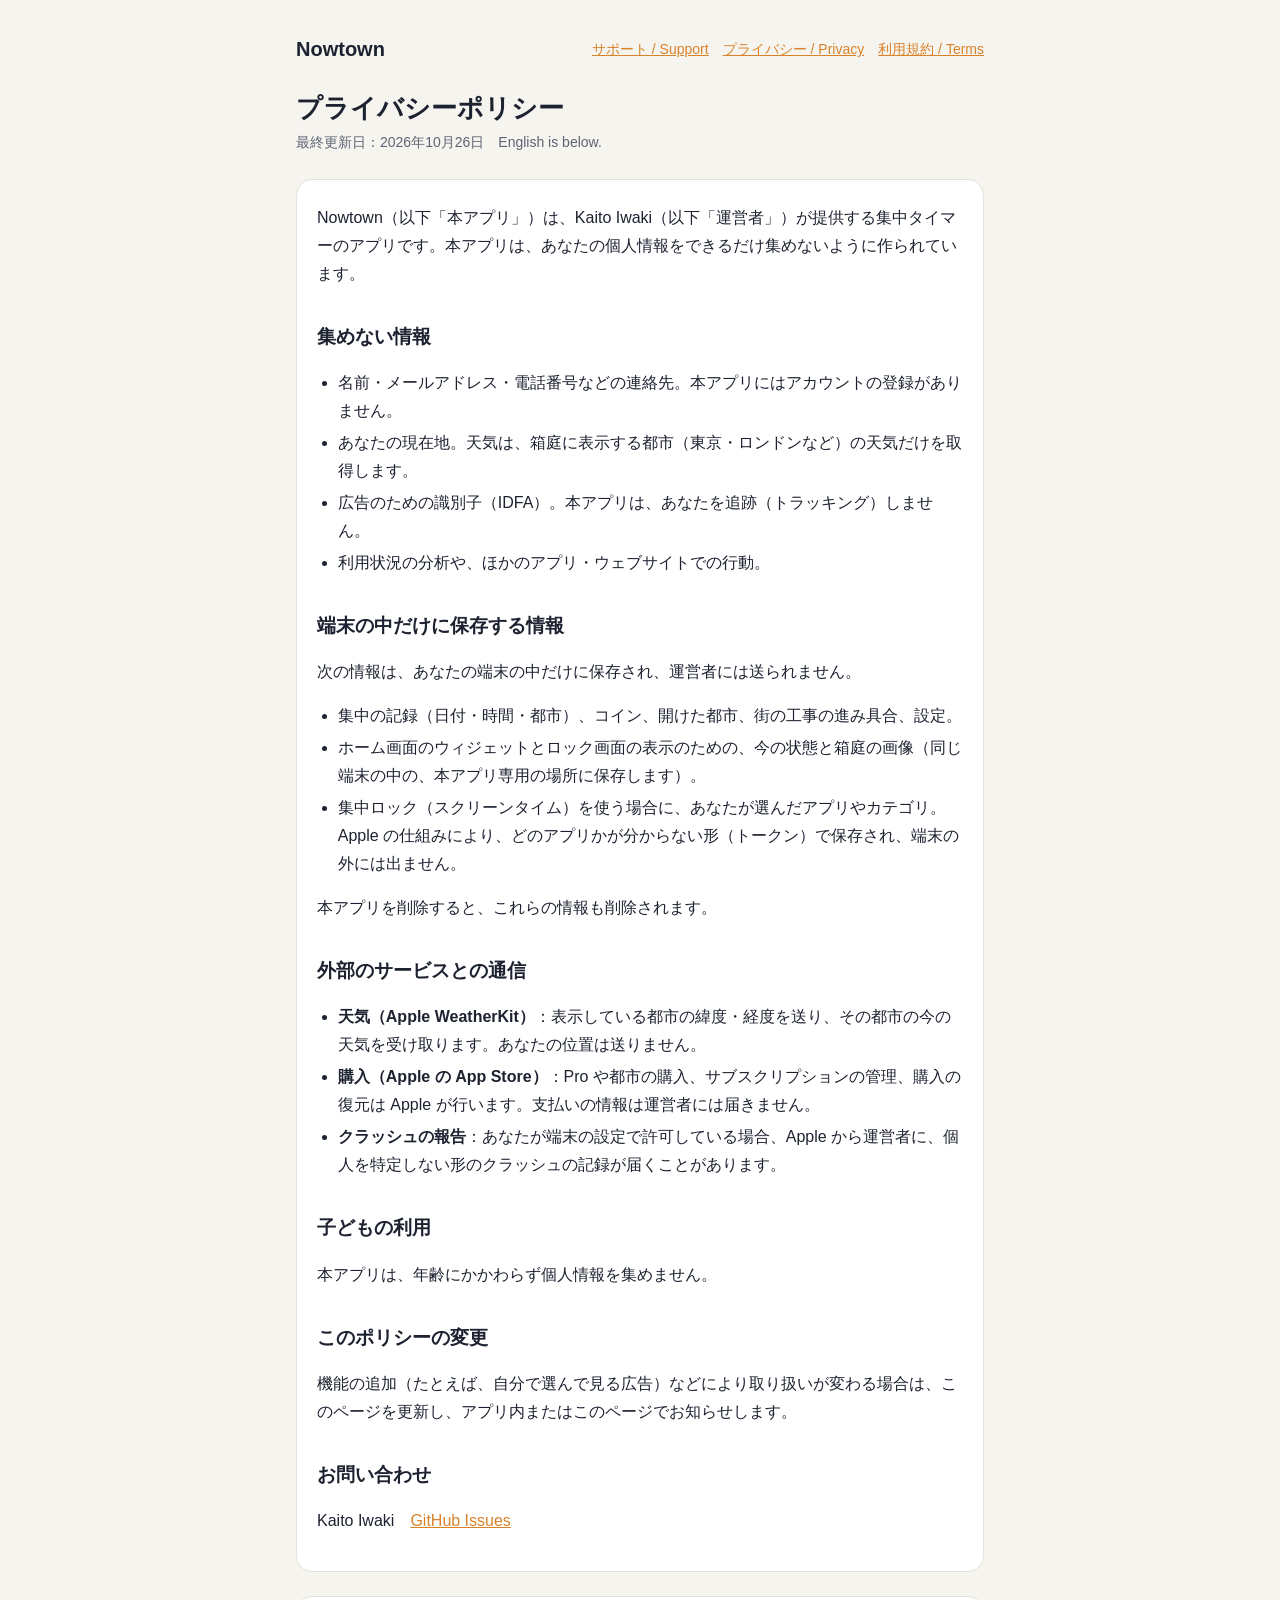
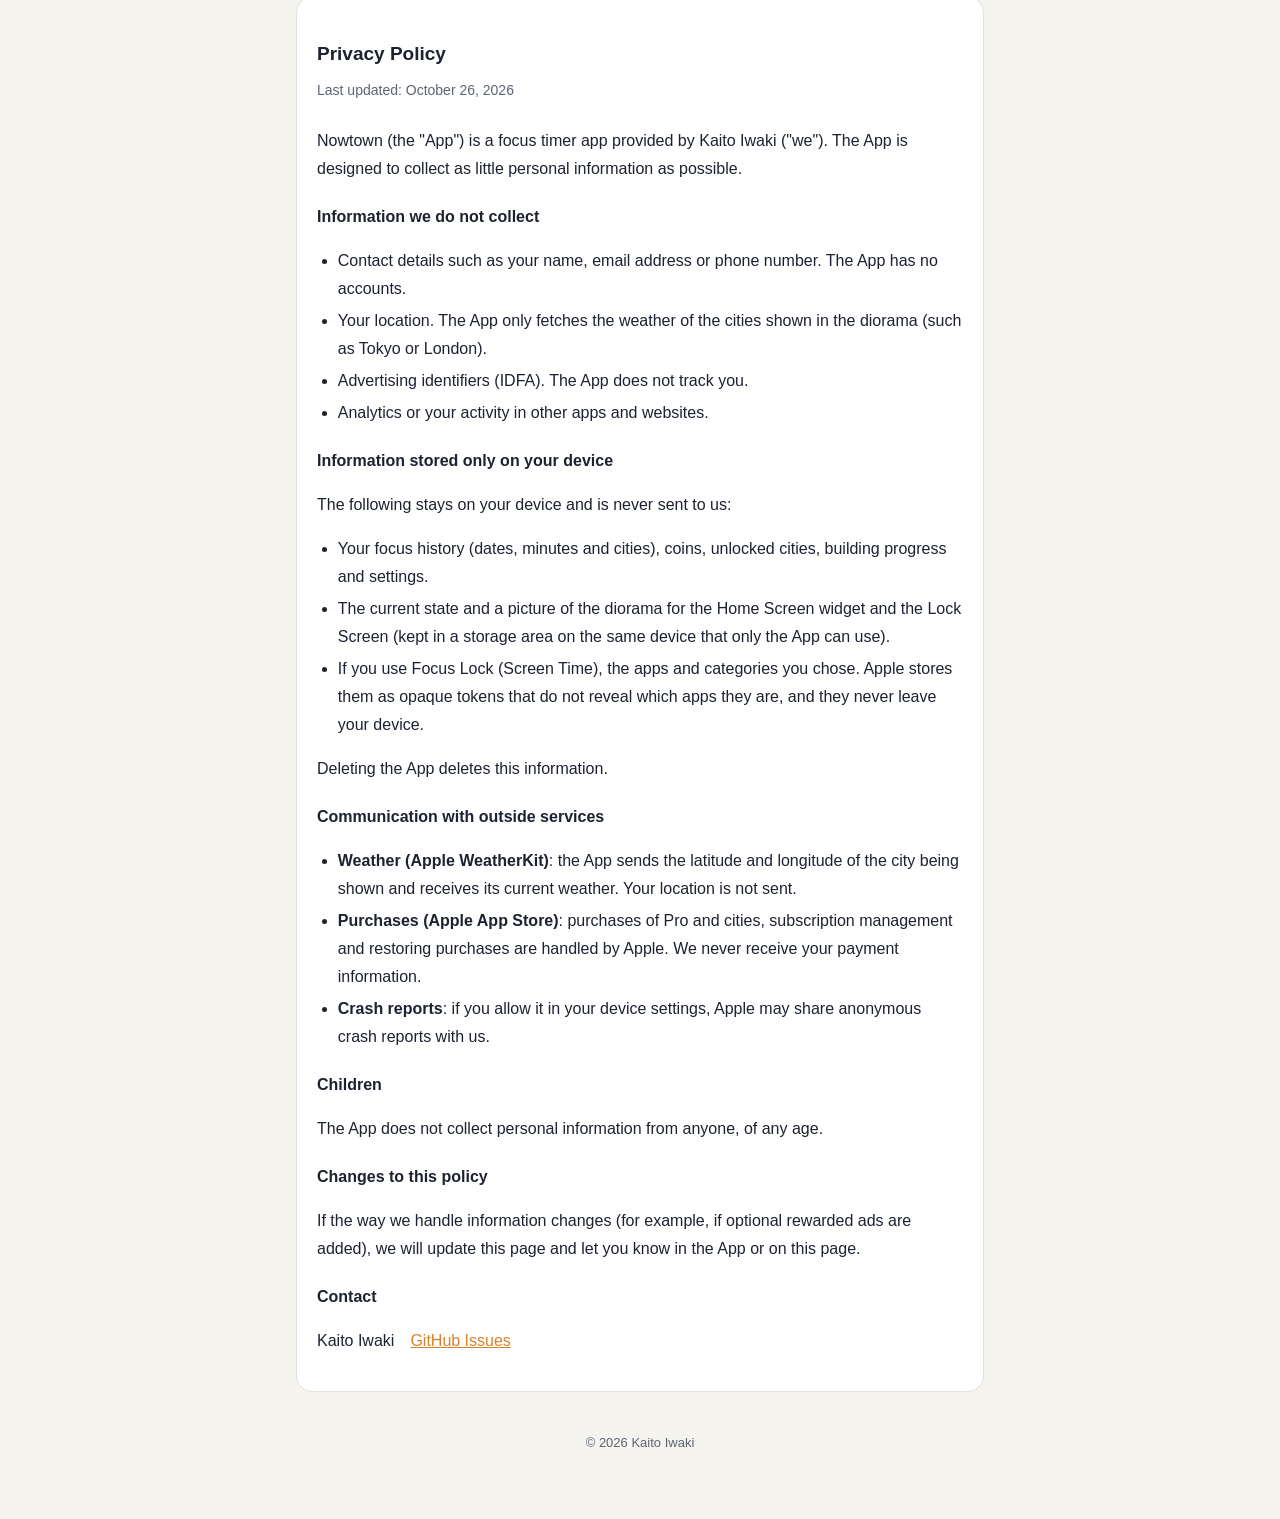
==== privacy.html @ bd28d65e "サポート・プライバシーポリシー・利用規約のページ（日本語と英語） Co-Authored-By: Claude Opus 5.5 <noreply@anthropic.com> Claude-Sess" ====
<!doctype html>
<html lang="ja">
<head>
<meta charset="utf-8">
<meta name="viewport" content="width=device-width, initial-scale=1">
<title>プライバシーポリシー｜Nowtown</title>
<link rel="stylesheet" href="style.css">
</head>
<body>
<main>
  <header>
    <a class="brand" href="./">Nowtown</a>
    <nav><a href="./">サポート / Support</a><a href="privacy.html">プライバシー / Privacy</a><a href="terms.html">利用規約 / Terms</a></nav>
  </header>

  <h1>プライバシーポリシー</h1>
  <p class="updated">最終更新日：2026年10月26日　<span class="lang-switch">English is below.</span></p>

  <section class="lang" lang="ja">
    <p>Nowtown（以下「本アプリ」）は、Kaito Iwaki（以下「運営者」）が提供する集中タイマーのアプリです。本アプリは、あなたの個人情報をできるだけ集めないように作られています。</p>

    <h2>集めない情報</h2>
    <ul>
      <li>名前・メールアドレス・電話番号などの連絡先。本アプリにはアカウントの登録がありません。</li>
      <li>あなたの現在地。天気は、箱庭に表示する都市（東京・ロンドンなど）の天気だけを取得します。</li>
      <li>広告のための識別子（IDFA）。本アプリは、あなたを追跡（トラッキング）しません。</li>
      <li>利用状況の分析や、ほかのアプリ・ウェブサイトでの行動。</li>
    </ul>

    <h2>端末の中だけに保存する情報</h2>
    <p>次の情報は、あなたの端末の中だけに保存され、運営者には送られません。</p>
    <ul>
      <li>集中の記録（日付・時間・都市）、コイン、開けた都市、街の工事の進み具合、設定。</li>
      <li>ホーム画面のウィジェットとロック画面の表示のための、今の状態と箱庭の画像（同じ端末の中の、本アプリ専用の場所に保存します）。</li>
      <li>集中ロック（スクリーンタイム）を使う場合に、あなたが選んだアプリやカテゴリ。Apple の仕組みにより、どのアプリかが分からない形（トークン）で保存され、端末の外には出ません。</li>
    </ul>
    <p>本アプリを削除すると、これらの情報も削除されます。</p>

    <h2>外部のサービスとの通信</h2>
    <ul>
      <li><b>天気（Apple WeatherKit）</b>：表示している都市の緯度・経度を送り、その都市の今の天気を受け取ります。あなたの位置は送りません。</li>
      <li><b>購入（Apple の App Store）</b>：Pro や都市の購入、サブスクリプションの管理、購入の復元は Apple が行います。支払いの情報は運営者には届きません。</li>
      <li><b>クラッシュの報告</b>：あなたが端末の設定で許可している場合、Apple から運営者に、個人を特定しない形のクラッシュの記録が届くことがあります。</li>
    </ul>

    <h2>子どもの利用</h2>
    <p>本アプリは、年齢にかかわらず個人情報を集めません。</p>

    <h2>このポリシーの変更</h2>
    <p>機能の追加（たとえば、自分で選んで見る広告）などにより取り扱いが変わる場合は、このページを更新し、アプリ内またはこのページでお知らせします。</p>

    <h2>お問い合わせ</h2>
    <p>Kaito Iwaki　<a href="https://github.com/KaitoIwaki/nowtown-site/issues">GitHub Issues</a></p>
  </section>

  <section class="lang" lang="en">
    <h2>Privacy Policy</h2>
    <p class="updated">Last updated: October 26, 2026</p>
    <p>Nowtown (the "App") is a focus timer app provided by Kaito Iwaki ("we"). The App is designed to collect as little personal information as possible.</p>

    <h3>Information we do not collect</h3>
    <ul>
      <li>Contact details such as your name, email address or phone number. The App has no accounts.</li>
      <li>Your location. The App only fetches the weather of the cities shown in the diorama (such as Tokyo or London).</li>
      <li>Advertising identifiers (IDFA). The App does not track you.</li>
      <li>Analytics or your activity in other apps and websites.</li>
    </ul>

    <h3>Information stored only on your device</h3>
    <p>The following stays on your device and is never sent to us:</p>
    <ul>
      <li>Your focus history (dates, minutes and cities), coins, unlocked cities, building progress and settings.</li>
      <li>The current state and a picture of the diorama for the Home Screen widget and the Lock Screen (kept in a storage area on the same device that only the App can use).</li>
      <li>If you use Focus Lock (Screen Time), the apps and categories you chose. Apple stores them as opaque tokens that do not reveal which apps they are, and they never leave your device.</li>
    </ul>
    <p>Deleting the App deletes this information.</p>

    <h3>Communication with outside services</h3>
    <ul>
      <li><b>Weather (Apple WeatherKit)</b>: the App sends the latitude and longitude of the city being shown and receives its current weather. Your location is not sent.</li>
      <li><b>Purchases (Apple App Store)</b>: purchases of Pro and cities, subscription management and restoring purchases are handled by Apple. We never receive your payment information.</li>
      <li><b>Crash reports</b>: if you allow it in your device settings, Apple may share anonymous crash reports with us.</li>
    </ul>

    <h3>Children</h3>
    <p>The App does not collect personal information from anyone, of any age.</p>

    <h3>Changes to this policy</h3>
    <p>If the way we handle information changes (for example, if optional rewarded ads are added), we will update this page and let you know in the App or on this page.</p>

    <h3>Contact</h3>
    <p>Kaito Iwaki　<a href="https://github.com/KaitoIwaki/nowtown-site/issues">GitHub Issues</a></p>
  </section>

  <footer>© 2026 Kaito Iwaki</footer>
</main>
</body>
</html>
---- style.css ----
/* Nowtown のサポート・プライバシーポリシー・利用規約のページ（App Store に載せる URL） */
:root {
  --bg: #f6f4ef;
  --card: #ffffff;
  --text: #1d2230;
  --dim: #5d6474;
  --line: #e3e0d8;
  --accent: #d9822b;
}

@media (prefers-color-scheme: dark) {
  :root {
    --bg: #14161d;
    --card: #1d2029;
    --text: #eceef3;
    --dim: #a3a9b7;
    --line: #2d313c;
    --accent: #f0a050;
  }
}

* {
  box-sizing: border-box;
}

body {
  margin: 0;
  background: var(--bg);
  color: var(--text);
  font: 16px/1.75 -apple-system, BlinkMacSystemFont, "Hiragino Sans", "Noto Sans JP", "Segoe UI", sans-serif;
  -webkit-text-size-adjust: 100%;
}

main {
  max-width: 720px;
  margin: 0 auto;
  padding: 32px 16px 64px;
}

header {
  display: flex;
  align-items: center;
  justify-content: space-between;
  gap: 12px;
  margin-bottom: 24px;
}

.brand {
  font-weight: 700;
  font-size: 20px;
  color: var(--text);
  text-decoration: none;
}

nav {
  display: flex;
  flex-wrap: wrap;
  gap: 4px 14px;
  font-size: 14px;
}

nav a,
a {
  color: var(--accent);
}

h1 {
  font-size: 26px;
  line-height: 1.35;
  margin: 0 0 4px;
}

h2 {
  font-size: 19px;
  margin: 32px 0 8px;
}

h3 {
  font-size: 16px;
  margin: 20px 0 4px;
}

.updated {
  color: var(--dim);
  font-size: 14px;
  margin: 0 0 24px;
}

section.lang {
  background: var(--card);
  border: 1px solid var(--line);
  border-radius: 16px;
  padding: 8px 20px 20px;
  margin-bottom: 24px;
}

ul {
  padding-left: 1.3em;
}

li + li {
  margin-top: 4px;
}

.lang-switch {
  font-size: 14px;
  color: var(--dim);
}

footer {
  color: var(--dim);
  font-size: 13px;
  text-align: center;
  margin-top: 40px;
}
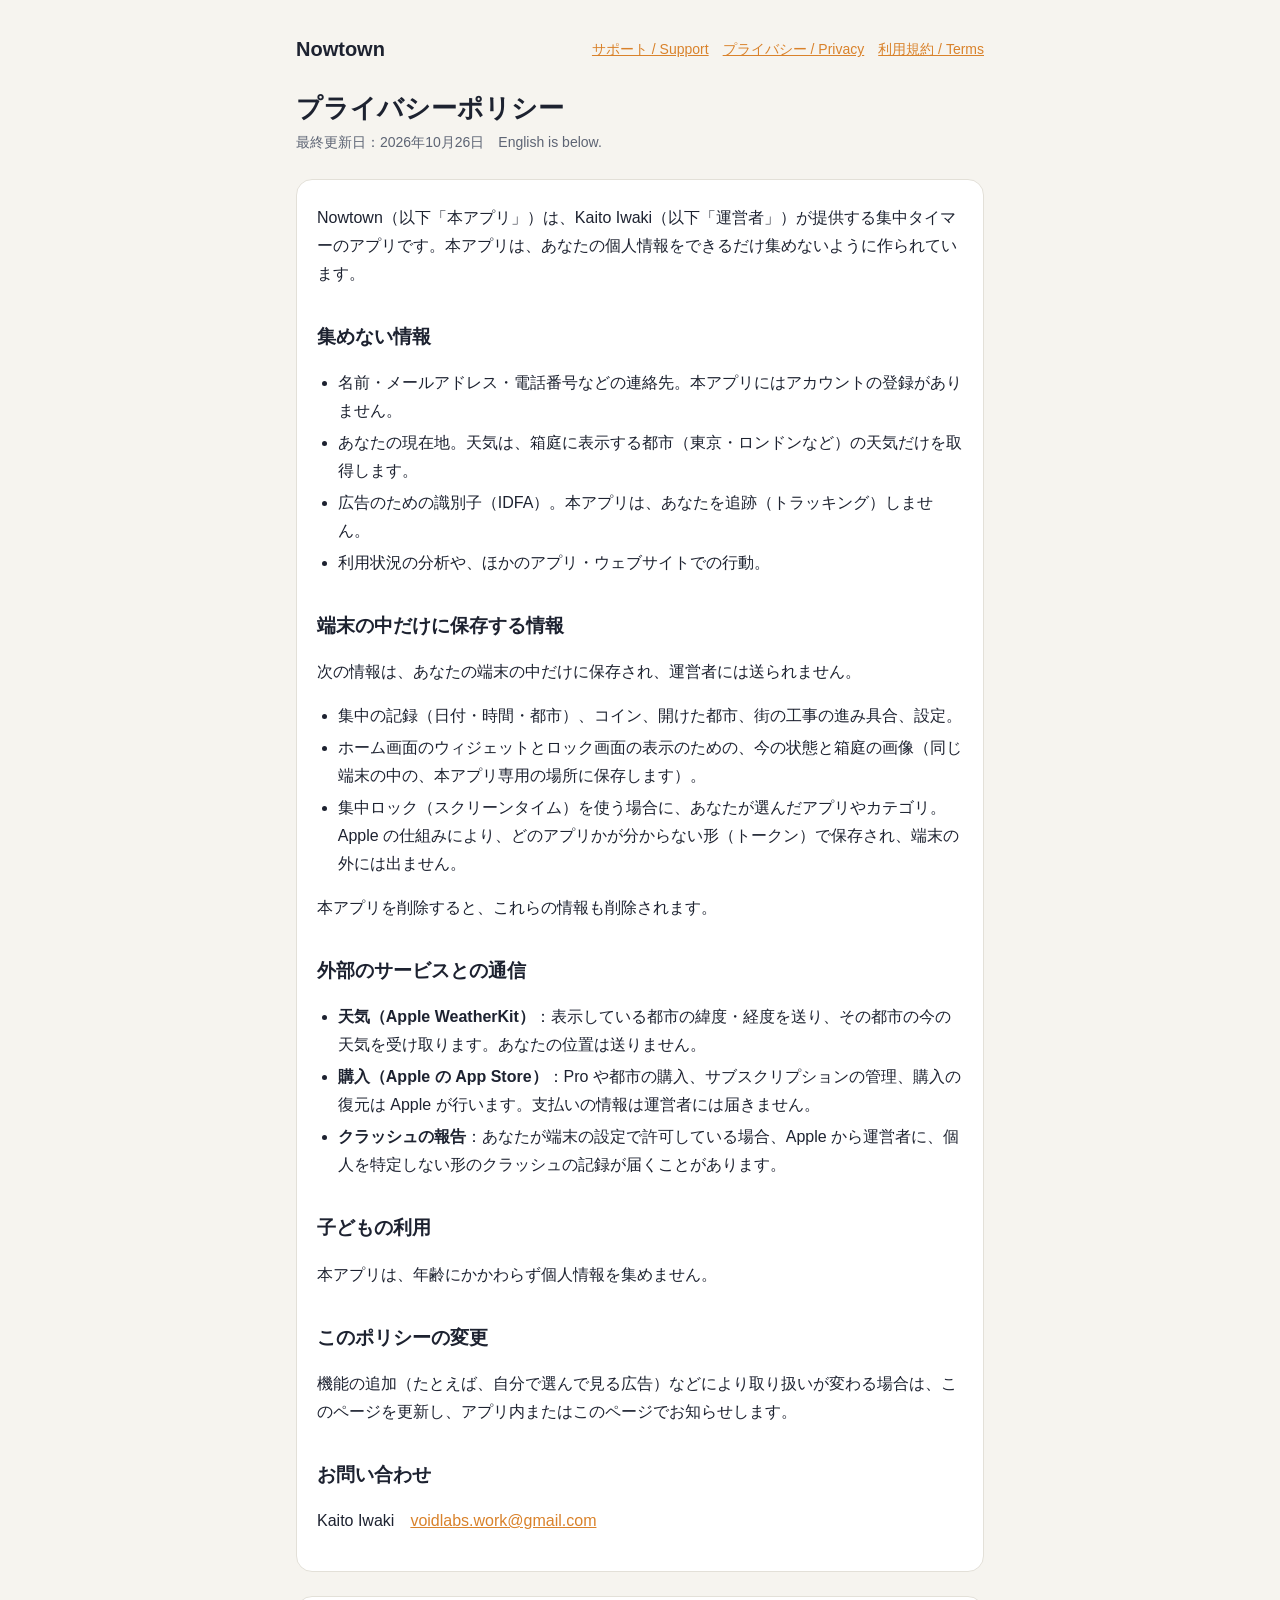
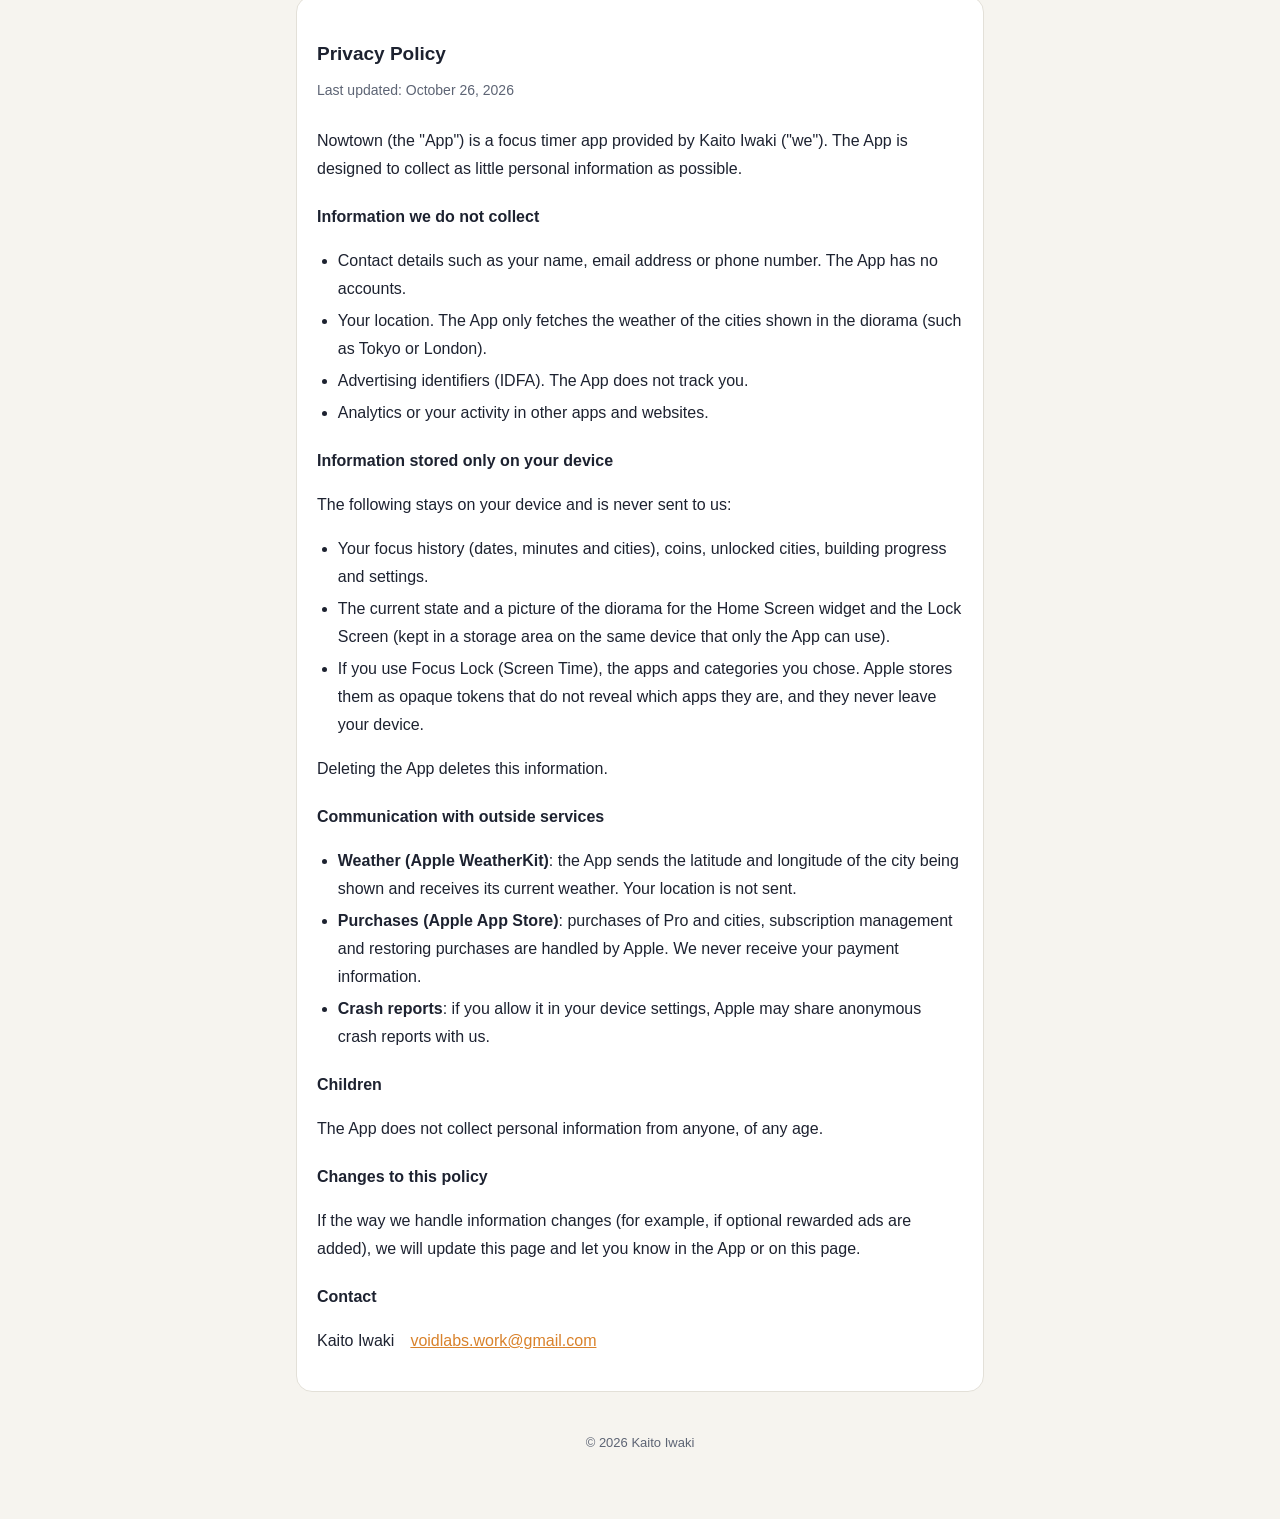
==== commit f5136895: "お問い合わせ先をメール（voidlabs.work@gmail.com）にする Co-Authored-By: Claude Opus 5.5 <noreply@anthropic.com> Clau" ====
--- a/privacy.html
+++ b/privacy.html
@@ -50,7 +50,7 @@
     <p>機能の追加（たとえば、自分で選んで見る広告）などにより取り扱いが変わる場合は、このページを更新し、アプリ内またはこのページでお知らせします。</p>
 
     <h2>お問い合わせ</h2>
-    <p>Kaito Iwaki　<a href="https://github.com/KaitoIwaki/nowtown-site/issues">GitHub Issues</a></p>
+    <p>Kaito Iwaki　<a href="mailto:voidlabs.work@gmail.com">voidlabs.work@gmail.com</a></p>
   </section>
 
   <section class="lang" lang="en">
@@ -89,7 +89,7 @@
     <p>If the way we handle information changes (for example, if optional rewarded ads are added), we will update this page and let you know in the App or on this page.</p>
 
     <h3>Contact</h3>
-    <p>Kaito Iwaki　<a href="https://github.com/KaitoIwaki/nowtown-site/issues">GitHub Issues</a></p>
+    <p>Kaito Iwaki　<a href="mailto:voidlabs.work@gmail.com">voidlabs.work@gmail.com</a></p>
   </section>
 
   <footer>© 2026 Kaito Iwaki</footer>
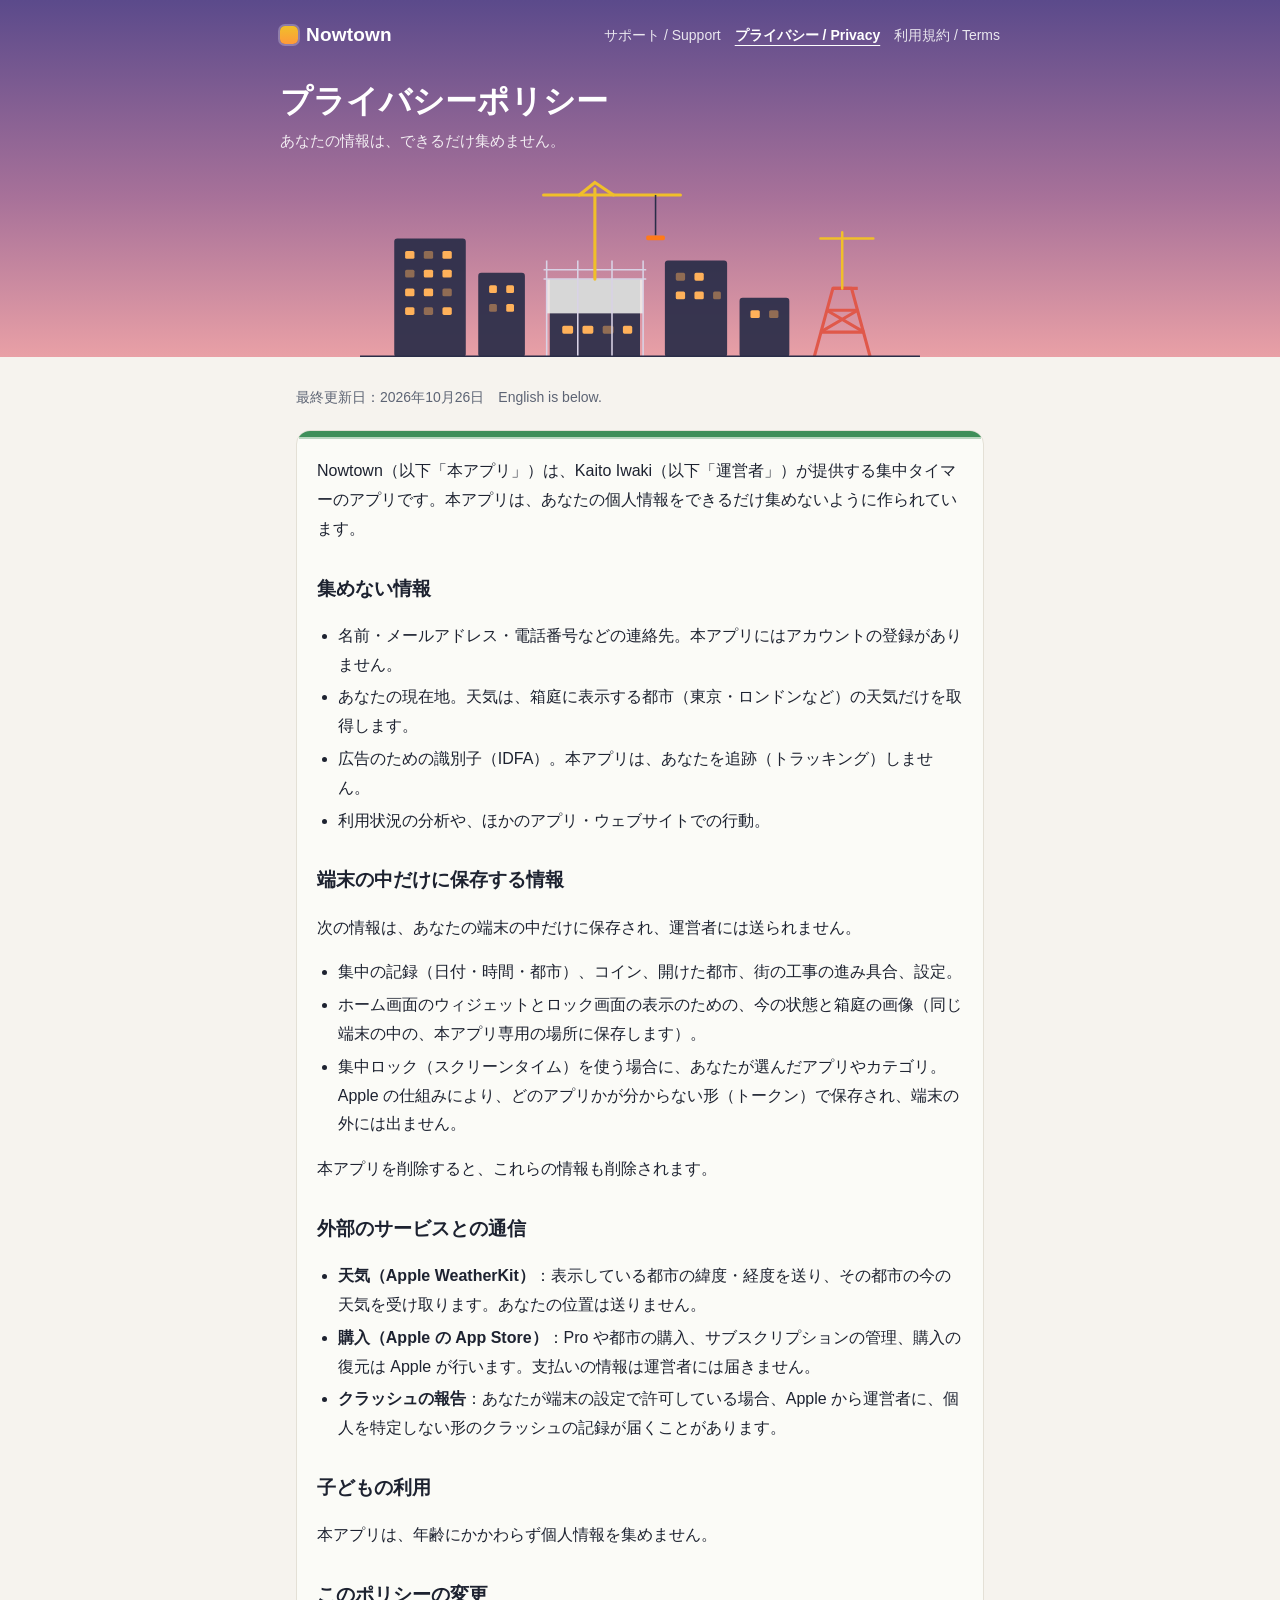
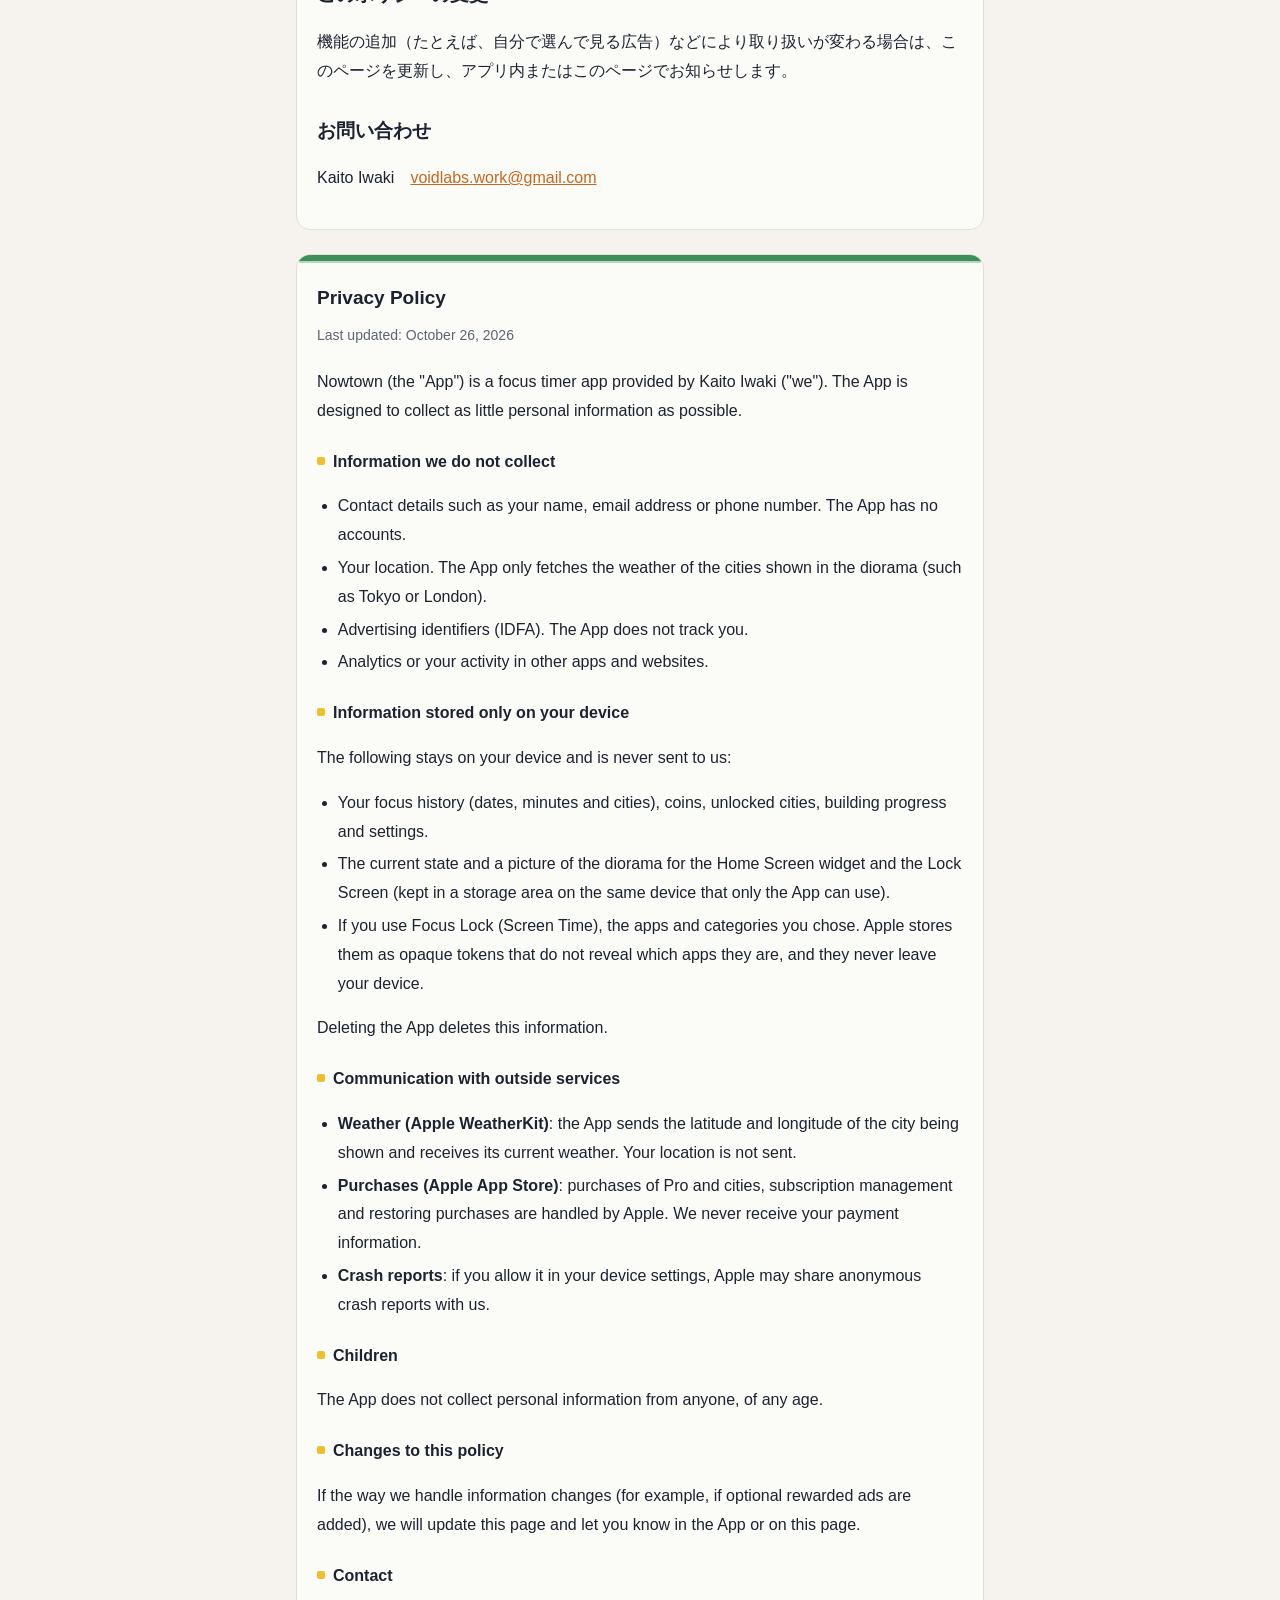
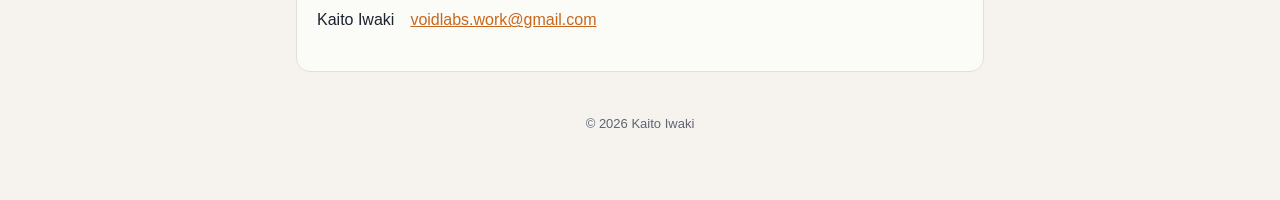
==== commit f852b50e: "世界観「時間で建つ街」の見た目にする（夕暮れの帯と建ちかけの街の絵、仮囲いのカード） Co-Authored-By: Claude Opus 5.5 <noreply@anthropic.com> C" ====
--- a/privacy.html
+++ b/privacy.html
@@ -7,13 +7,12 @@
 <link rel="stylesheet" href="style.css">
 </head>
 <body>
+<div class="hero"><div class="hero-inner">
+  <div class="top"><a class="brand" href="./">Nowtown</a><nav><a href="./">サポート / Support</a><a href="privacy.html" aria-current="page">プライバシー / Privacy</a><a href="terms.html">利用規約 / Terms</a></nav></div>
+  <h1>プライバシーポリシー</h1>
+  <p class="lead">あなたの情報は、できるだけ集めません。</p>
+</div></div>
 <main>
-  <header>
-    <a class="brand" href="./">Nowtown</a>
-    <nav><a href="./">サポート / Support</a><a href="privacy.html">プライバシー / Privacy</a><a href="terms.html">利用規約 / Terms</a></nav>
-  </header>
-
-  <h1>プライバシーポリシー</h1>
   <p class="updated">最終更新日：2026年10月26日　<span class="lang-switch">English is below.</span></p>
 
   <section class="lang" lang="ja">
--- a/style.css
+++ b/style.css
@@ -1,21 +1,28 @@
-/* Nowtown のサポート・プライバシーポリシー・利用規約のページ（App Store に載せる URL） */
+/* Nowtown のサポート・プライバシーポリシー・利用規約のページ（App Store に載せる URL）
+   世界観「時間で建つ街」（docs/world.md）：夕暮れの空の帯と建ちかけの街、仮囲い（白い板に緑の帯）のカード */
 :root {
-  --bg: #f6f4ef;
-  --card: #ffffff;
+  --dusk-top: #5b4a8b;
+  --dusk-bottom: #e9a0a6;
+  --night: #1c2238;
+  --glow: #c7671e;
+  --crane: #f0bf2a;
+  --bg: #f6f3ee;
+  --card: #fbfbf7;
+  --stripe: #3f8f5a;
   --text: #1d2230;
   --dim: #5d6474;
-  --line: #e3e0d8;
-  --accent: #d9822b;
+  --line: #e4e0d6;
 }
 
 @media (prefers-color-scheme: dark) {
   :root {
-    --bg: #14161d;
-    --card: #1d2029;
+    --bg: #141826;
+    --card: #1d2233;
+    --stripe: #4f9e6a;
     --text: #eceef3;
     --dim: #a3a9b7;
-    --line: #2d313c;
-    --accent: #f0a050;
+    --line: #2b3146;
+    --glow: #ffb15a;
   }
 }
 
@@ -27,71 +34,156 @@
   margin: 0;
   background: var(--bg);
   color: var(--text);
-  font: 16px/1.75 -apple-system, BlinkMacSystemFont, "Hiragino Sans", "Noto Sans JP", "Segoe UI", sans-serif;
+  font: 16px/1.8 -apple-system, BlinkMacSystemFont, "Hiragino Sans", "Noto Sans JP", "Segoe UI", sans-serif;
   -webkit-text-size-adjust: 100%;
+}
+
+a {
+  color: var(--glow);
+}
+
+/* 上の帯：夕暮れの空と、建ちかけの街 */
+.hero {
+  background:
+    url(city.svg) no-repeat center bottom / min(560px, 100%) auto,
+    linear-gradient(180deg, var(--dusk-top) 0%, #a77199 55%, var(--dusk-bottom) 100%);
+  color: #fff;
+  padding: 0 16px;
+}
+
+@media (prefers-color-scheme: dark) {
+  .hero {
+    background:
+      url(city.svg) no-repeat center bottom / min(560px, 100%) auto,
+      linear-gradient(180deg, #11162a 0%, var(--night) 55%, #3a3660 100%);
+  }
+}
+
+.hero-inner {
+  max-width: 720px;
+  margin: 0 auto;
+  padding: 18px 0 calc(min(560px, 100vw) / 3 + 16px); /* 下の絵（幅の 1/3 の高さ）に文字がかぶらないように */
+}
+
+.top {
+  display: flex;
+  flex-wrap: wrap;
+  align-items: center;
+  justify-content: space-between;
+  gap: 8px 16px;
+}
+
+.brand {
+  display: inline-flex;
+  align-items: center;
+  gap: 8px;
+  color: #fff;
+  font-weight: 800;
+  font-size: 19px;
+  letter-spacing: 0.01em;
+  text-decoration: none;
+}
+
+.brand::before {
+  content: "";
+  width: 18px;
+  height: 18px;
+  border-radius: 5px;
+  background: linear-gradient(180deg, var(--crane), #ff9a3a);
+  box-shadow: 0 0 0 2px rgba(255, 255, 255, 0.25);
+}
+
+nav {
+  display: flex;
+  flex-wrap: wrap;
+  gap: 2px 14px;
+  font-size: 14px;
+}
+
+nav a {
+  color: rgba(255, 255, 255, 0.86);
+  text-decoration: none;
+}
+
+nav a[aria-current="page"] {
+  color: #fff;
+  font-weight: 700;
+  text-decoration: underline;
+  text-underline-offset: 5px;
+}
+
+.hero h1 {
+  margin: 28px 0 4px;
+  font-size: clamp(24px, 6vw, 32px);
+  line-height: 1.35;
+  font-weight: 800;
+}
+
+.hero .lead {
+  margin: 0;
+  color: rgba(255, 255, 255, 0.88);
+  font-size: 15px;
 }
 
 main {
   max-width: 720px;
   margin: 0 auto;
-  padding: 32px 16px 64px;
-}
-
-header {
-  display: flex;
-  align-items: center;
-  justify-content: space-between;
-  gap: 12px;
-  margin-bottom: 24px;
-}
-
-.brand {
-  font-weight: 700;
-  font-size: 20px;
-  color: var(--text);
-  text-decoration: none;
-}
-
-nav {
-  display: flex;
-  flex-wrap: wrap;
-  gap: 4px 14px;
-  font-size: 14px;
-}
-
-nav a,
-a {
-  color: var(--accent);
-}
-
-h1 {
-  font-size: 26px;
-  line-height: 1.35;
-  margin: 0 0 4px;
-}
-
-h2 {
-  font-size: 19px;
-  margin: 32px 0 8px;
-}
-
-h3 {
-  font-size: 16px;
-  margin: 20px 0 4px;
+  padding: 28px 16px 64px;
 }
 
 .updated {
   color: var(--dim);
   font-size: 14px;
-  margin: 0 0 24px;
-}
-
+  margin: 0 0 20px;
+}
+
+/* 仮囲いのカード：白い板に緑の帯 */
 section.lang {
+  position: relative;
   background: var(--card);
   border: 1px solid var(--line);
-  border-radius: 16px;
-  padding: 8px 20px 20px;
+  border-radius: 14px;
+  padding: 22px 20px 20px;
   margin-bottom: 24px;
+  overflow: hidden;
+}
+
+section.lang::before {
+  content: "";
+  position: absolute;
+  left: 0;
+  right: 0;
+  top: 0;
+  height: 6px;
+  background: var(--stripe);
+  box-shadow: 0 4px 0 -2px rgba(63, 143, 90, 0.35);
+}
+
+h2 {
+  font-size: 19px;
+  margin: 28px 0 8px;
+}
+
+section.lang > h2:first-child,
+section.lang > p:first-child {
+  margin-top: 4px;
+}
+
+h3 {
+  font-size: 16px;
+  margin: 22px 0 4px;
+}
+
+/* よくある質問の見出しの前に、小さなクレーンの黄色 */
+h3::before {
+  content: "";
+  display: inline-block;
+  width: 8px;
+  height: 8px;
+  margin-right: 8px;
+  border-radius: 2px;
+  background: var(--crane);
+  vertical-align: 2px;
 }
 
 ul {
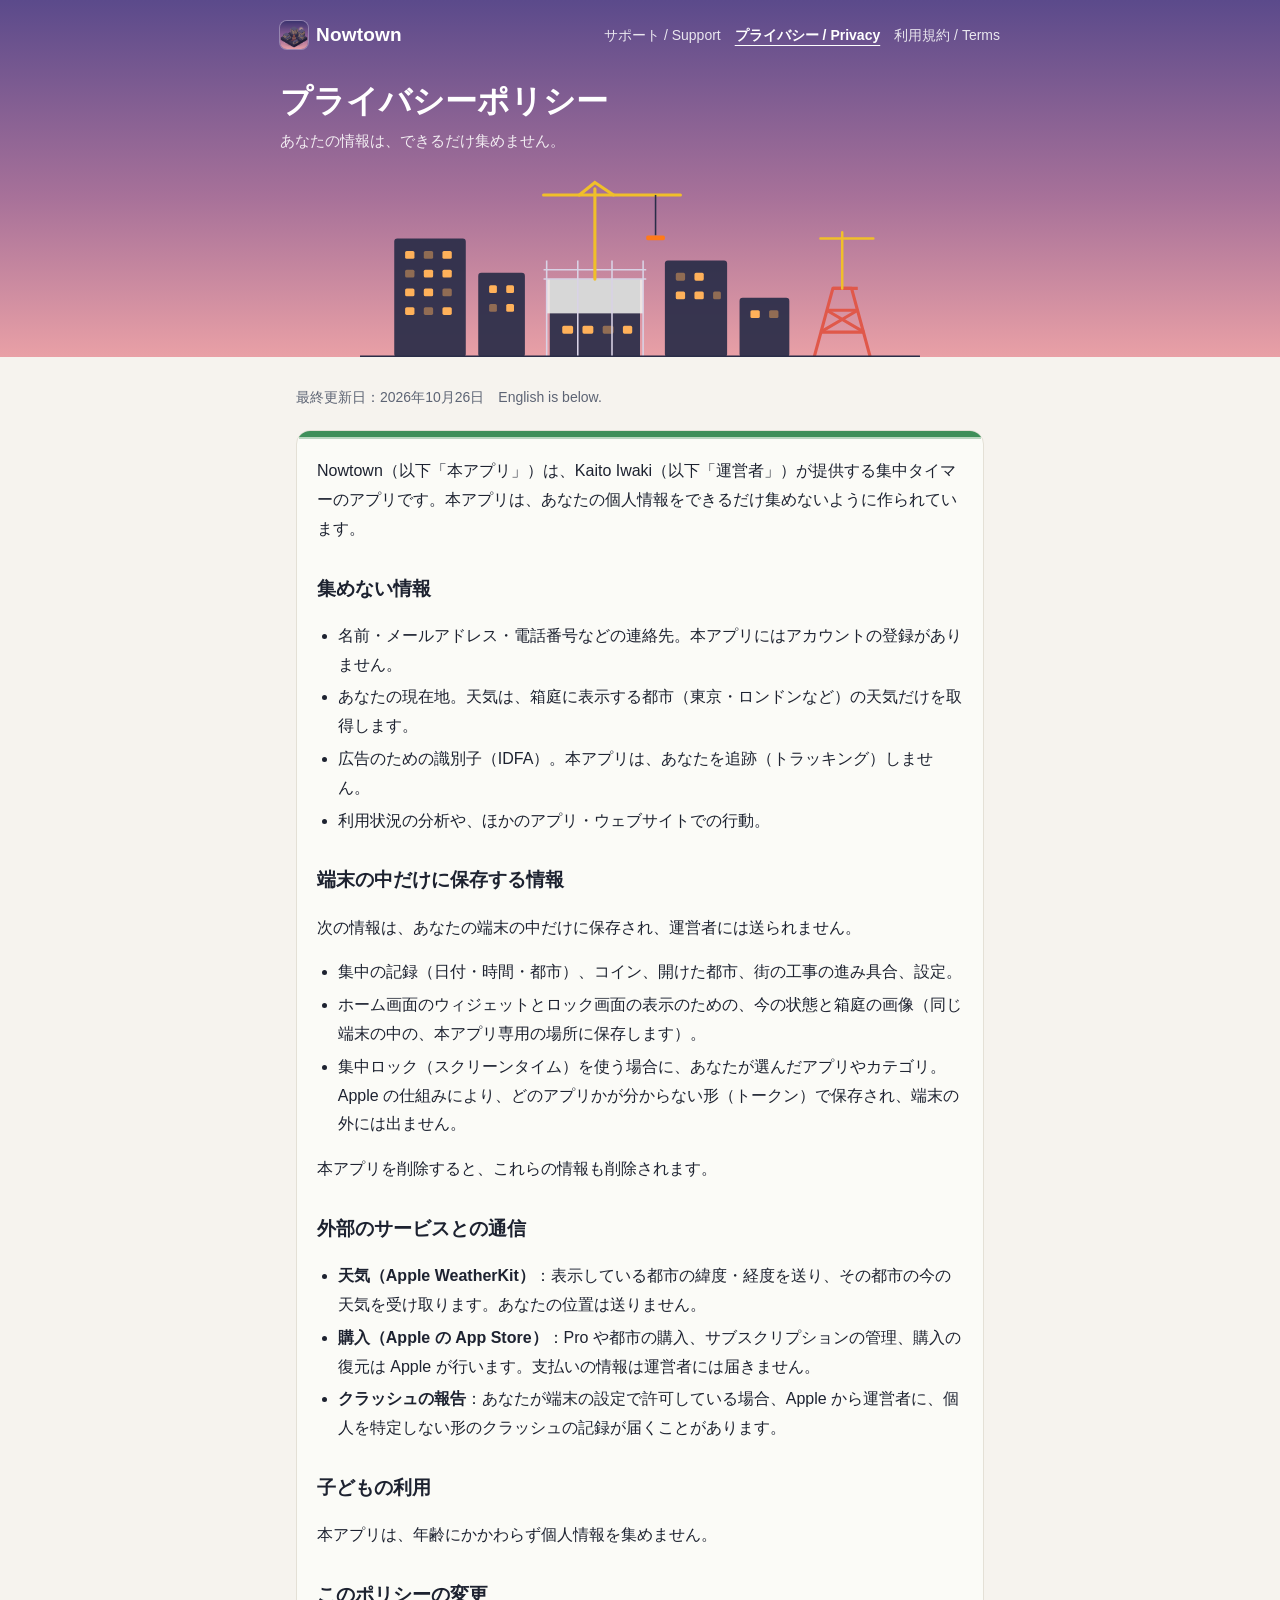
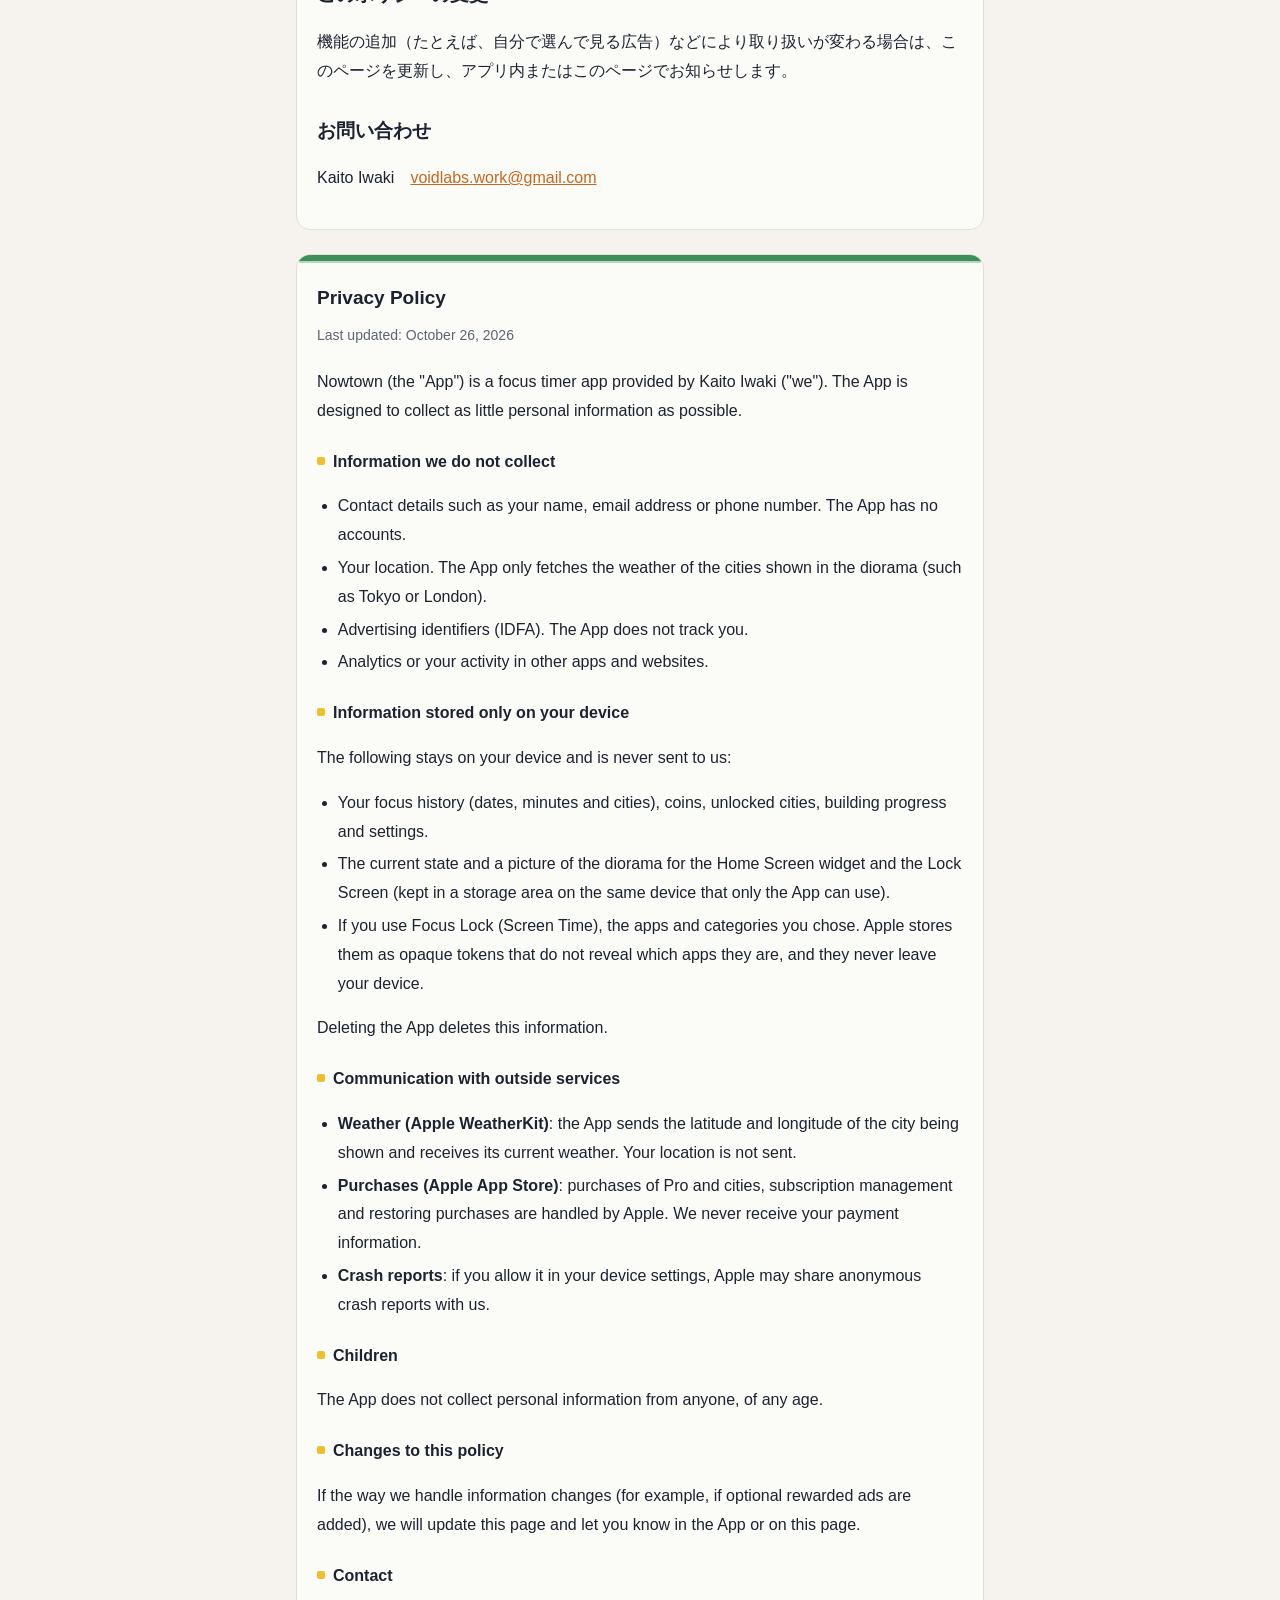
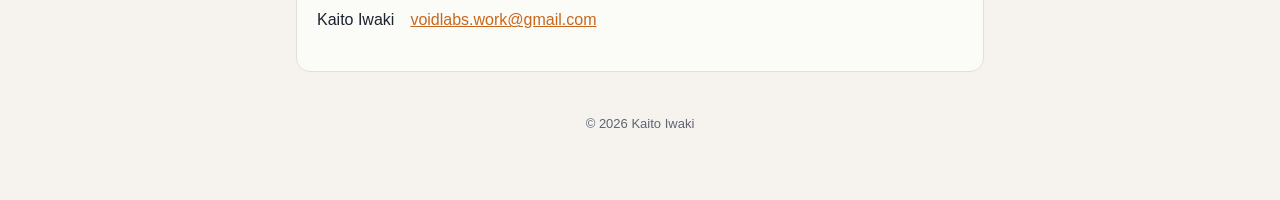
==== commit 2de3e173: "アプリのアイコン（夕暮れの完成した箱庭）を、左上の印とページのアイコンに使う Co-Authored-By: Claude Opus 5.5 <noreply@anthropic.com> Claud" ====
--- a/privacy.html
+++ b/privacy.html
@@ -5,6 +5,8 @@
 <meta name="viewport" content="width=device-width, initial-scale=1">
 <title>プライバシーポリシー｜Nowtown</title>
 <link rel="stylesheet" href="style.css">
+<link rel="icon" href="favicon.png">
+<link rel="apple-touch-icon" href="icon-180.png">
 </head>
 <body>
 <div class="hero"><div class="hero-inner">
--- a/style.css
+++ b/style.css
@@ -86,11 +86,11 @@
 
 .brand::before {
   content: "";
-  width: 18px;
-  height: 18px;
-  border-radius: 5px;
-  background: linear-gradient(180deg, var(--crane), #ff9a3a);
-  box-shadow: 0 0 0 2px rgba(255, 255, 255, 0.25);
+  width: 28px;
+  height: 28px;
+  border-radius: 7px;
+  background: url(icon-180.png) center / cover;
+  box-shadow: 0 0 0 1px rgba(255, 255, 255, 0.3);
 }
 
 nav {
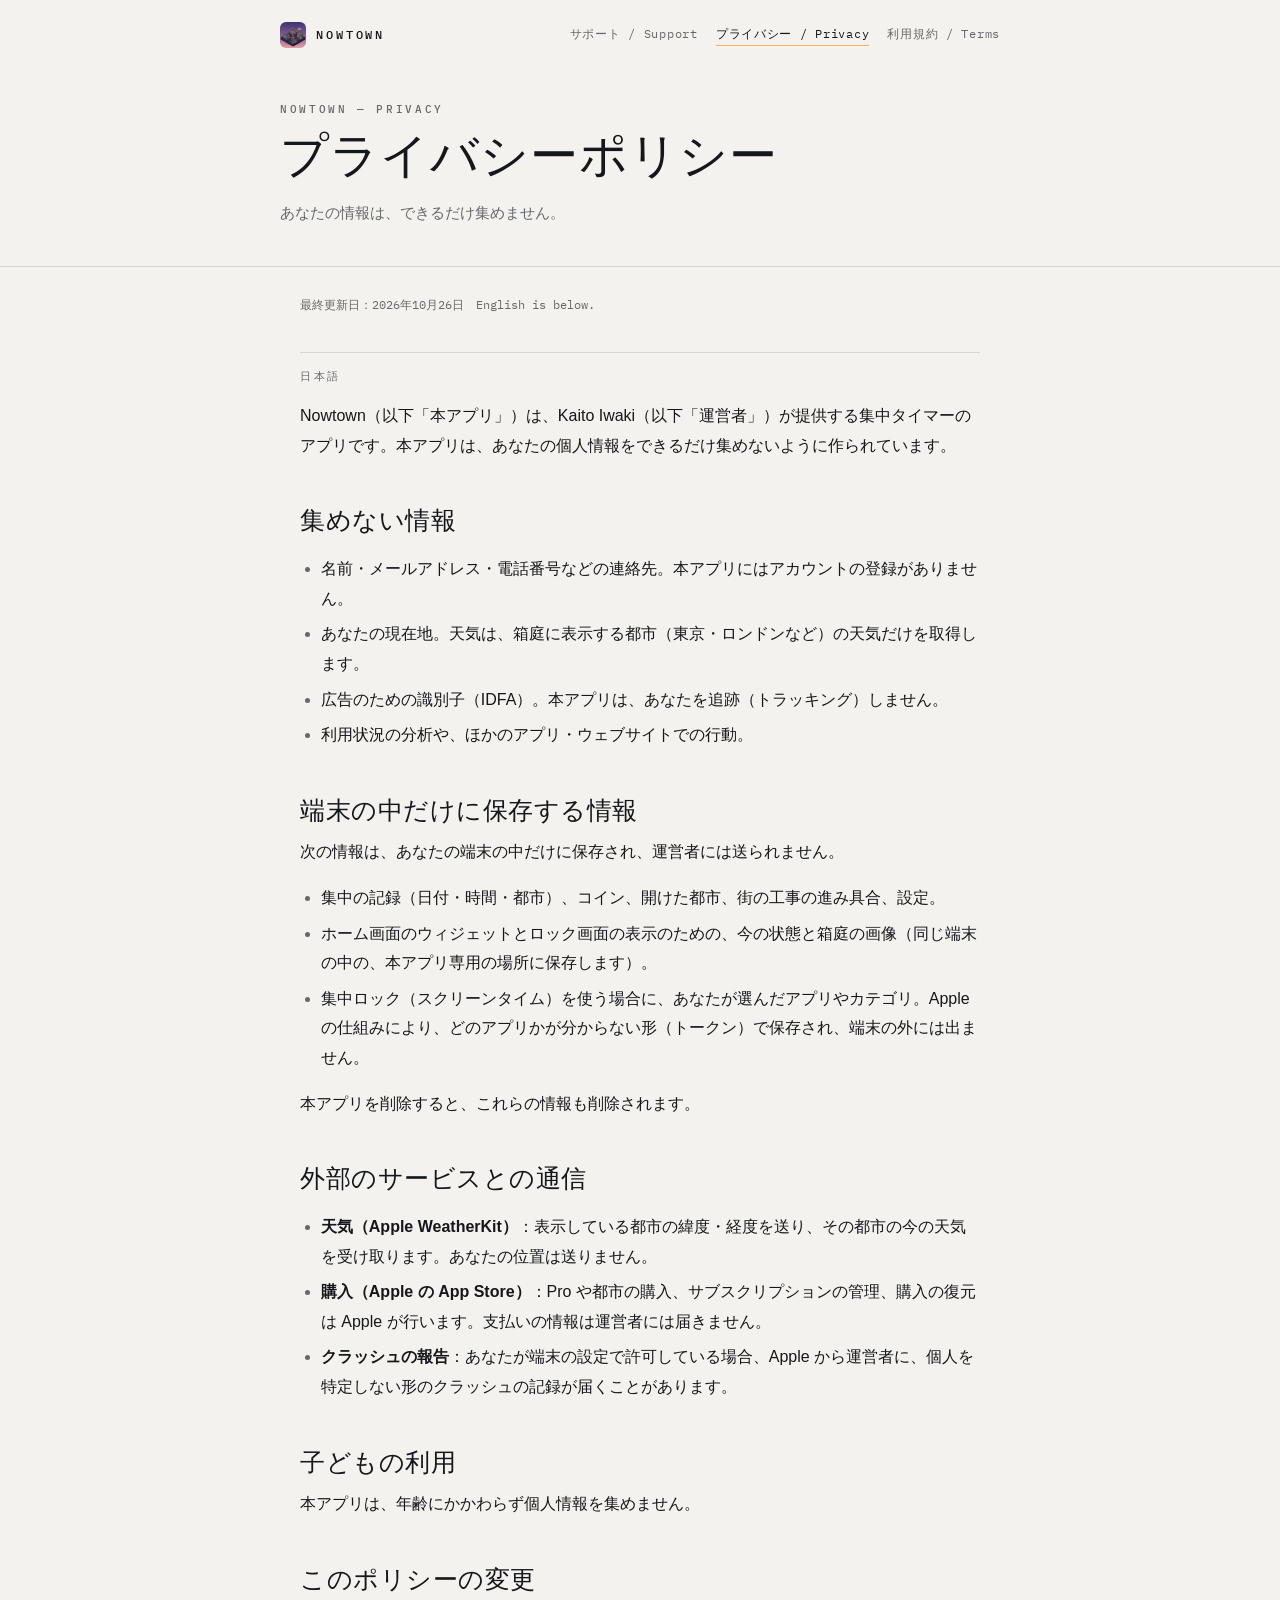
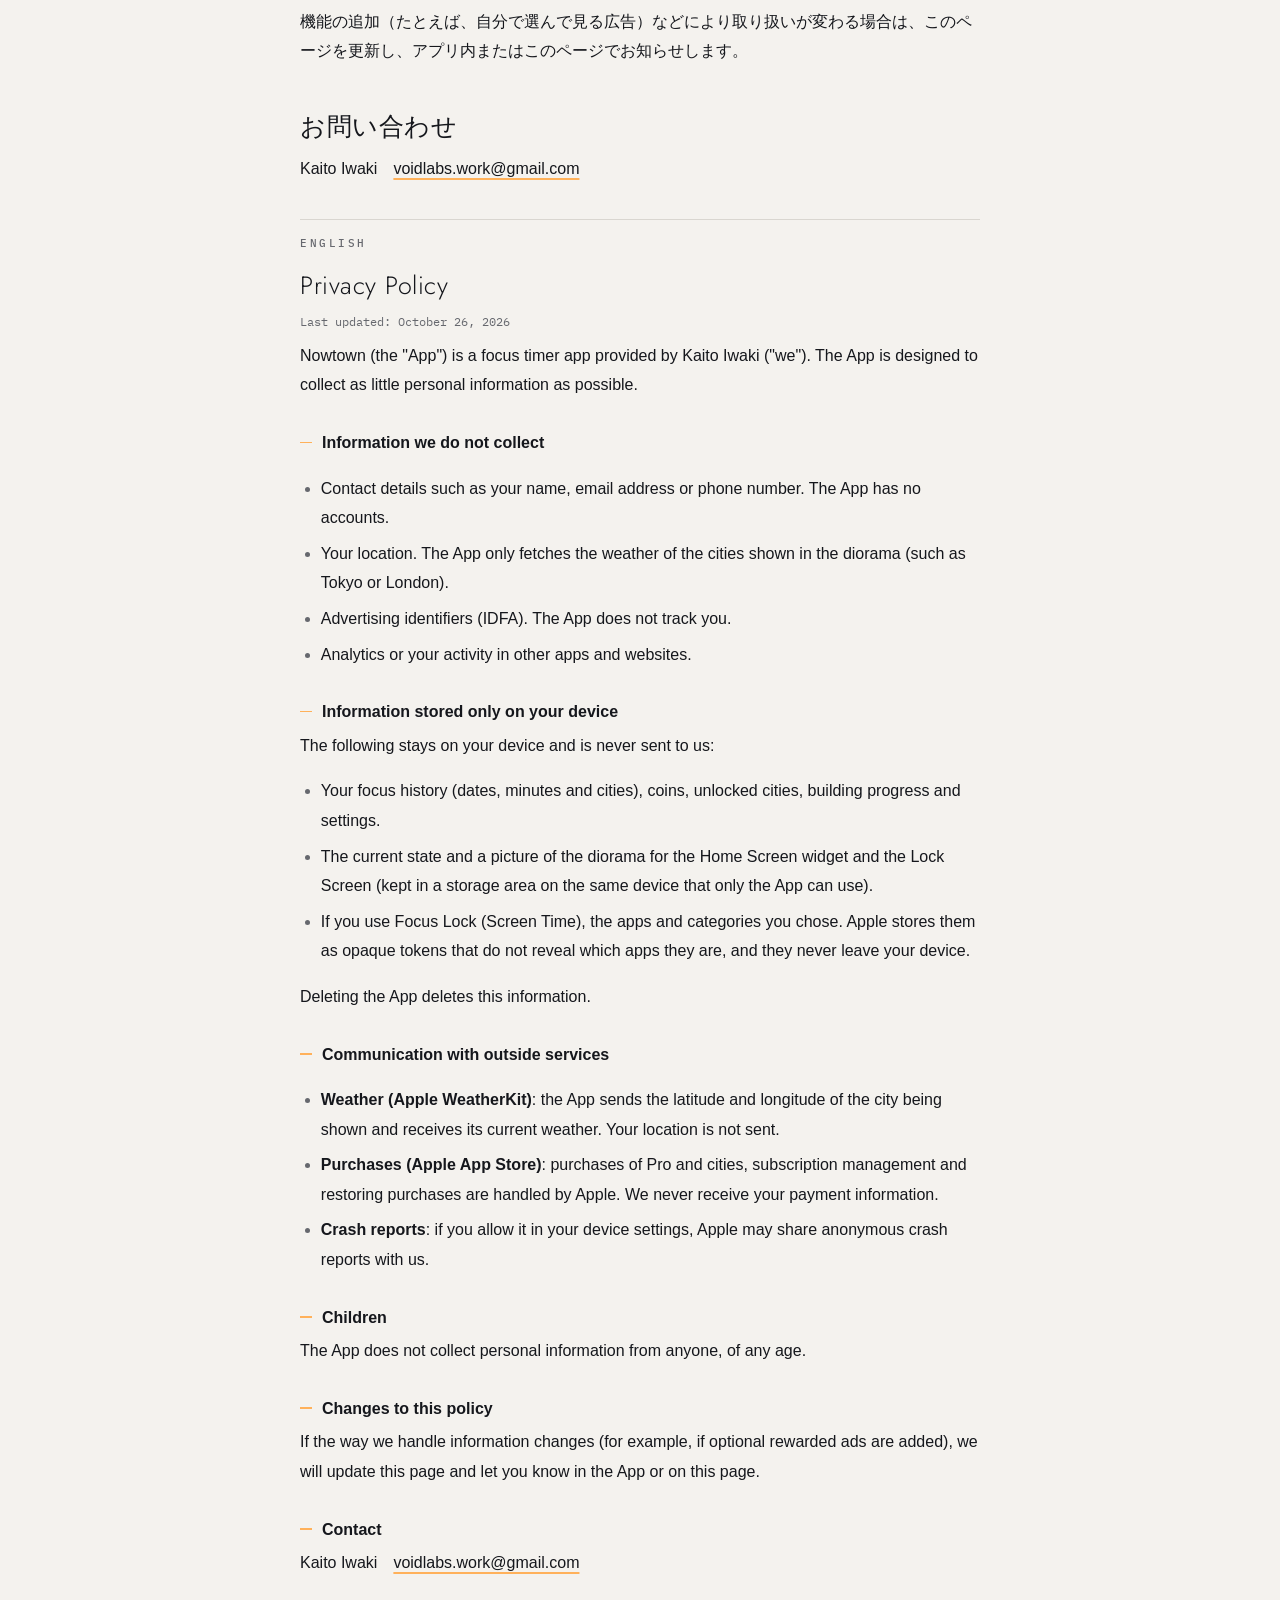
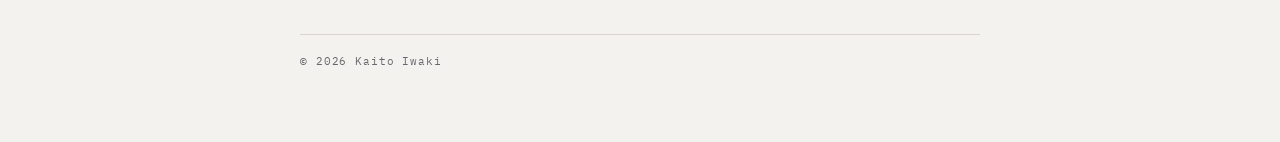
==== commit 9da2be4a: "デザインの方針「Modern Editorial × Miniature」の見た目にする - 紙の地（ダークは墨）に墨の字、細い線の区切り。夕暮れの帯の絵・仮囲いのカード・グラデーションはやめる - " ====
--- a/privacy.html
+++ b/privacy.html
@@ -4,6 +4,8 @@
 <meta charset="utf-8">
 <meta name="viewport" content="width=device-width, initial-scale=1">
 <title>プライバシーポリシー｜Nowtown</title>
+<link rel="preconnect" href="https://fonts.googleapis.com">
+<link rel="stylesheet" href="https://fonts.googleapis.com/css2?family=Jost:wght@300;400&family=IBM+Plex+Mono:wght@400;500&display=swap">
 <link rel="stylesheet" href="style.css">
 <link rel="icon" href="favicon.png">
 <link rel="apple-touch-icon" href="icon-180.png">
@@ -11,6 +13,7 @@
 <body>
 <div class="hero"><div class="hero-inner">
   <div class="top"><a class="brand" href="./">Nowtown</a><nav><a href="./">サポート / Support</a><a href="privacy.html" aria-current="page">プライバシー / Privacy</a><a href="terms.html">利用規約 / Terms</a></nav></div>
+  <p class="eyebrow">Nowtown — Privacy</p>
   <h1>プライバシーポリシー</h1>
   <p class="lead">あなたの情報は、できるだけ集めません。</p>
 </div></div>
--- a/style.css
+++ b/style.css
@@ -1,28 +1,27 @@
 /* Nowtown のサポート・プライバシーポリシー・利用規約のページ（App Store に載せる URL）
-   世界観「時間で建つ街」（docs/world.md）：夕暮れの空の帯と建ちかけの街、仮囲い（白い板に緑の帯）のカード */
+   デザインの方針「Modern Editorial × Miniature」（docs/world.md）：紙の地に墨の字、細い線の区切り、小さな等幅の大文字のラベル、
+   細く広い見出し。差し色は灯りの色だけ。箱や影、グラデーションは使わない */
 :root {
-  --dusk-top: #5b4a8b;
-  --dusk-bottom: #e9a0a6;
-  --night: #1c2238;
-  --glow: #c7671e;
-  --crane: #f0bf2a;
-  --bg: #f6f3ee;
-  --card: #fbfbf7;
-  --stripe: #3f8f5a;
-  --text: #1d2230;
-  --dim: #5d6474;
-  --line: #e4e0d6;
+  --paper: #f4f2ee;
+  --ink: #15171c;
+  --muted: #66686e;
+  --rule: #d9d6d0;
+  --lamp: #ffb15a;
+  --lamp-ink: #b8650f;
+  --display: "Jost", "Avenir Next", "Hiragino Sans", "Noto Sans JP", system-ui, sans-serif;
+  --mono: "IBM Plex Mono", ui-monospace, "SF Mono", Menlo, monospace;
+  --text: -apple-system, BlinkMacSystemFont, "Hiragino Sans", "Noto Sans JP", "Segoe UI", sans-serif;
+  color-scheme: light;
 }
 
 @media (prefers-color-scheme: dark) {
   :root {
-    --bg: #141826;
-    --card: #1d2233;
-    --stripe: #4f9e6a;
-    --text: #eceef3;
-    --dim: #a3a9b7;
-    --line: #2b3146;
-    --glow: #ffb15a;
+    --paper: #15171c;
+    --ink: #f4f2ee;
+    --muted: #a3a5aa;
+    --rule: #34363c;
+    --lamp-ink: #ffb15a;
+    color-scheme: dark;
   }
 }
 
@@ -32,37 +31,40 @@
 
 body {
   margin: 0;
-  background: var(--bg);
-  color: var(--text);
-  font: 16px/1.8 -apple-system, BlinkMacSystemFont, "Hiragino Sans", "Noto Sans JP", "Segoe UI", sans-serif;
+  background: var(--paper);
+  color: var(--ink);
+  font: 16px/1.85 var(--text);
   -webkit-text-size-adjust: 100%;
 }
 
 a {
-  color: var(--glow);
-}
-
-/* 上の帯：夕暮れの空と、建ちかけの街 */
+  color: inherit;
+  text-decoration: underline;
+  text-decoration-color: var(--lamp);
+  text-decoration-thickness: 1.5px;
+  text-underline-offset: 4px;
+}
+
+a:hover {
+  color: var(--lamp-ink);
+}
+
+a:focus-visible {
+  outline: 2px solid var(--lamp);
+  outline-offset: 3px;
+  border-radius: 2px;
+}
+
+/* 上：小さなロゴと目次、英語の小さなラベル、細く大きな見出し */
 .hero {
-  background:
-    url(city.svg) no-repeat center bottom / min(560px, 100%) auto,
-    linear-gradient(180deg, var(--dusk-top) 0%, #a77199 55%, var(--dusk-bottom) 100%);
-  color: #fff;
-  padding: 0 16px;
-}
-
-@media (prefers-color-scheme: dark) {
-  .hero {
-    background:
-      url(city.svg) no-repeat center bottom / min(560px, 100%) auto,
-      linear-gradient(180deg, #11162a 0%, var(--night) 55%, #3a3660 100%);
-  }
+  padding: 0 max(20px, env(safe-area-inset-left, 0px));
+  border-bottom: 1px solid var(--rule);
 }
 
 .hero-inner {
   max-width: 720px;
   margin: 0 auto;
-  padding: 18px 0 calc(min(560px, 100vw) / 3 + 16px); /* 下の絵（幅の 1/3 の高さ）に文字がかぶらないように */
+  padding: 22px 0 40px;
 }
 
 .top {
@@ -70,120 +72,144 @@
   flex-wrap: wrap;
   align-items: center;
   justify-content: space-between;
-  gap: 8px 16px;
+  gap: 12px 20px;
 }
 
 .brand {
   display: inline-flex;
   align-items: center;
-  gap: 8px;
-  color: #fff;
-  font-weight: 800;
-  font-size: 19px;
-  letter-spacing: 0.01em;
+  gap: 10px;
+  color: var(--ink);
+  font: 500 12px/1 var(--mono);
+  letter-spacing: 0.24em;
+  text-transform: uppercase;
   text-decoration: none;
 }
 
 .brand::before {
   content: "";
-  width: 28px;
-  height: 28px;
-  border-radius: 7px;
+  width: 26px;
+  height: 26px;
+  border-radius: 6px;
   background: url(icon-180.png) center / cover;
-  box-shadow: 0 0 0 1px rgba(255, 255, 255, 0.3);
 }
 
 nav {
   display: flex;
   flex-wrap: wrap;
-  gap: 2px 14px;
-  font-size: 14px;
+  gap: 4px 18px;
 }
 
 nav a {
-  color: rgba(255, 255, 255, 0.86);
+  color: var(--muted);
+  font: 400 12px/1.6 var(--mono);
+  letter-spacing: 0.06em;
   text-decoration: none;
+  padding-bottom: 2px;
+  border-bottom: 1.5px solid transparent;
+}
+
+nav a:hover {
+  color: var(--ink);
 }
 
 nav a[aria-current="page"] {
-  color: #fff;
-  font-weight: 700;
-  text-decoration: underline;
-  text-underline-offset: 5px;
+  color: var(--ink);
+  border-bottom-color: var(--lamp);
+}
+
+.eyebrow {
+  margin: 56px 0 12px;
+  color: var(--muted);
+  font: 500 11px/1 var(--mono);
+  letter-spacing: 0.24em;
+  text-transform: uppercase;
 }
 
 .hero h1 {
-  margin: 28px 0 4px;
-  font-size: clamp(24px, 6vw, 32px);
-  line-height: 1.35;
-  font-weight: 800;
+  margin: 0;
+  font: 300 clamp(30px, 7vw, 48px)/1.2 var(--display);
+  letter-spacing: 0.02em;
+  text-wrap: balance;
+  word-break: keep-all;
+  overflow-wrap: anywhere;
 }
 
 .hero .lead {
-  margin: 0;
-  color: rgba(255, 255, 255, 0.88);
+  margin: 14px 0 0;
+  color: var(--muted);
   font-size: 15px;
 }
 
 main {
   max-width: 720px;
   margin: 0 auto;
-  padding: 28px 16px 64px;
+  padding: 28px max(20px, env(safe-area-inset-left, 0px)) 72px;
 }
 
 .updated {
-  color: var(--dim);
-  font-size: 14px;
-  margin: 0 0 20px;
-}
-
-/* 仮囲いのカード：白い板に緑の帯 */
+  color: var(--muted);
+  font: 400 12px/1.7 var(--mono);
+  margin: 0 0 8px;
+}
+
+.lang-switch {
+  color: var(--muted);
+}
+
+/* 日本語・英語のかたまり：箱にせず、上の細い線と小さなラベルで区切る */
 section.lang {
-  position: relative;
-  background: var(--card);
-  border: 1px solid var(--line);
-  border-radius: 14px;
-  padding: 22px 20px 20px;
-  margin-bottom: 24px;
-  overflow: hidden;
+  margin-top: 36px;
+  padding-top: 18px;
+  border-top: 1px solid var(--rule);
 }
 
 section.lang::before {
-  content: "";
-  position: absolute;
-  left: 0;
-  right: 0;
-  top: 0;
-  height: 6px;
-  background: var(--stripe);
-  box-shadow: 0 4px 0 -2px rgba(63, 143, 90, 0.35);
+  display: block;
+  margin-bottom: 4px;
+  color: var(--muted);
+  font: 500 10.5px/1 var(--mono);
+  letter-spacing: 0.24em;
+}
+
+section.lang[lang="ja"]::before {
+  content: "日本語";
+}
+
+section.lang[lang="en"]::before {
+  content: "ENGLISH";
 }
 
 h2 {
-  font-size: 19px;
-  margin: 28px 0 8px;
+  margin: 44px 0 10px;
+  font: 300 25px/1.35 var(--display);
+  letter-spacing: 0.02em;
 }
 
 section.lang > h2:first-child,
 section.lang > p:first-child {
-  margin-top: 4px;
+  margin-top: 20px;
 }
 
 h3 {
+  margin: 28px 0 4px;
   font-size: 16px;
-  margin: 22px 0 4px;
-}
-
-/* よくある質問の見出しの前に、小さなクレーンの黄色 */
+  font-weight: 600;
+}
+
+/* よくある質問の見出しの前に、灯りの色の短い線 */
 h3::before {
   content: "";
   display: inline-block;
-  width: 8px;
-  height: 8px;
-  margin-right: 8px;
-  border-radius: 2px;
-  background: var(--crane);
-  vertical-align: 2px;
+  width: 12px;
+  height: 1.5px;
+  margin-right: 10px;
+  background: var(--lamp);
+  vertical-align: 5px;
+}
+
+p {
+  margin: 0 0 12px;
 }
 
 ul {
@@ -191,17 +217,18 @@
 }
 
 li + li {
-  margin-top: 4px;
-}
-
-.lang-switch {
-  font-size: 14px;
-  color: var(--dim);
+  margin-top: 6px;
+}
+
+li::marker {
+  color: var(--muted);
 }
 
 footer {
-  color: var(--dim);
-  font-size: 13px;
-  text-align: center;
-  margin-top: 40px;
-}
+  margin-top: 56px;
+  padding-top: 18px;
+  border-top: 1px solid var(--rule);
+  color: var(--muted);
+  font: 400 11px/1.6 var(--mono);
+  letter-spacing: 0.08em;
+}
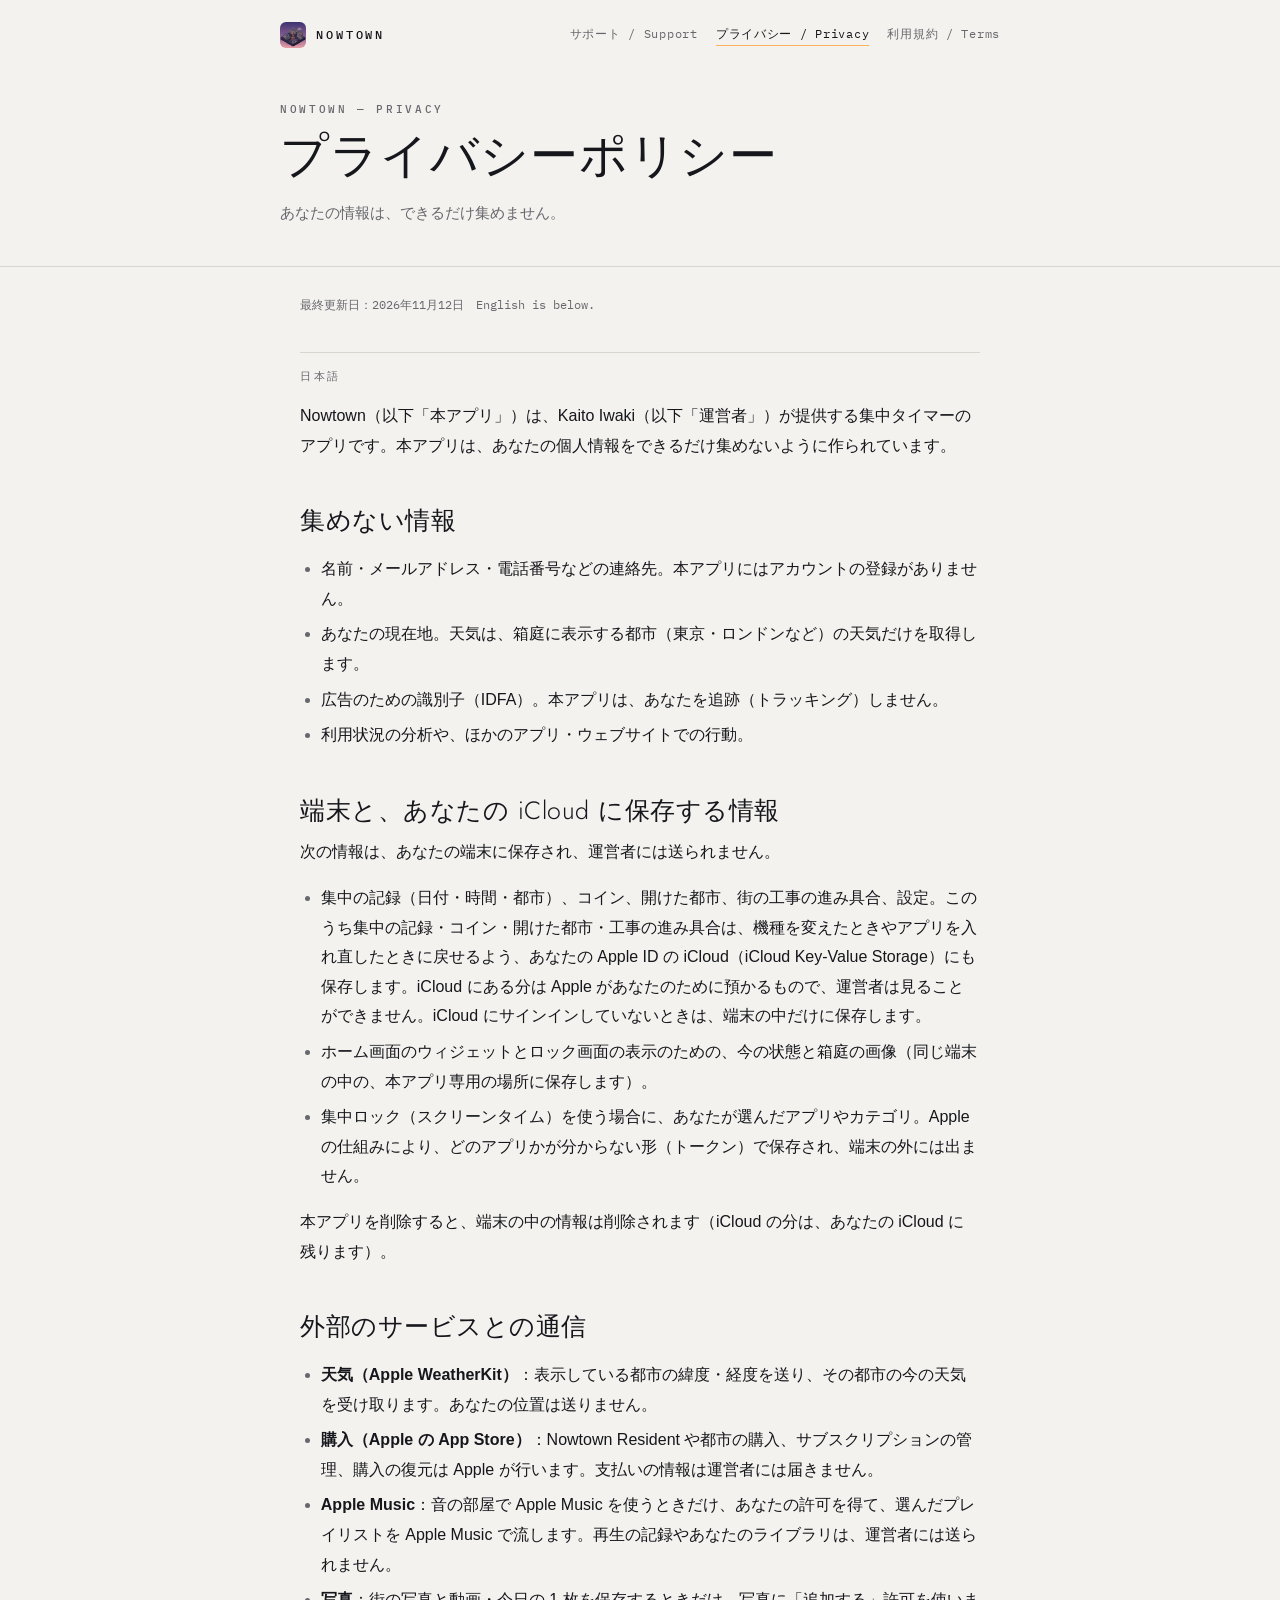
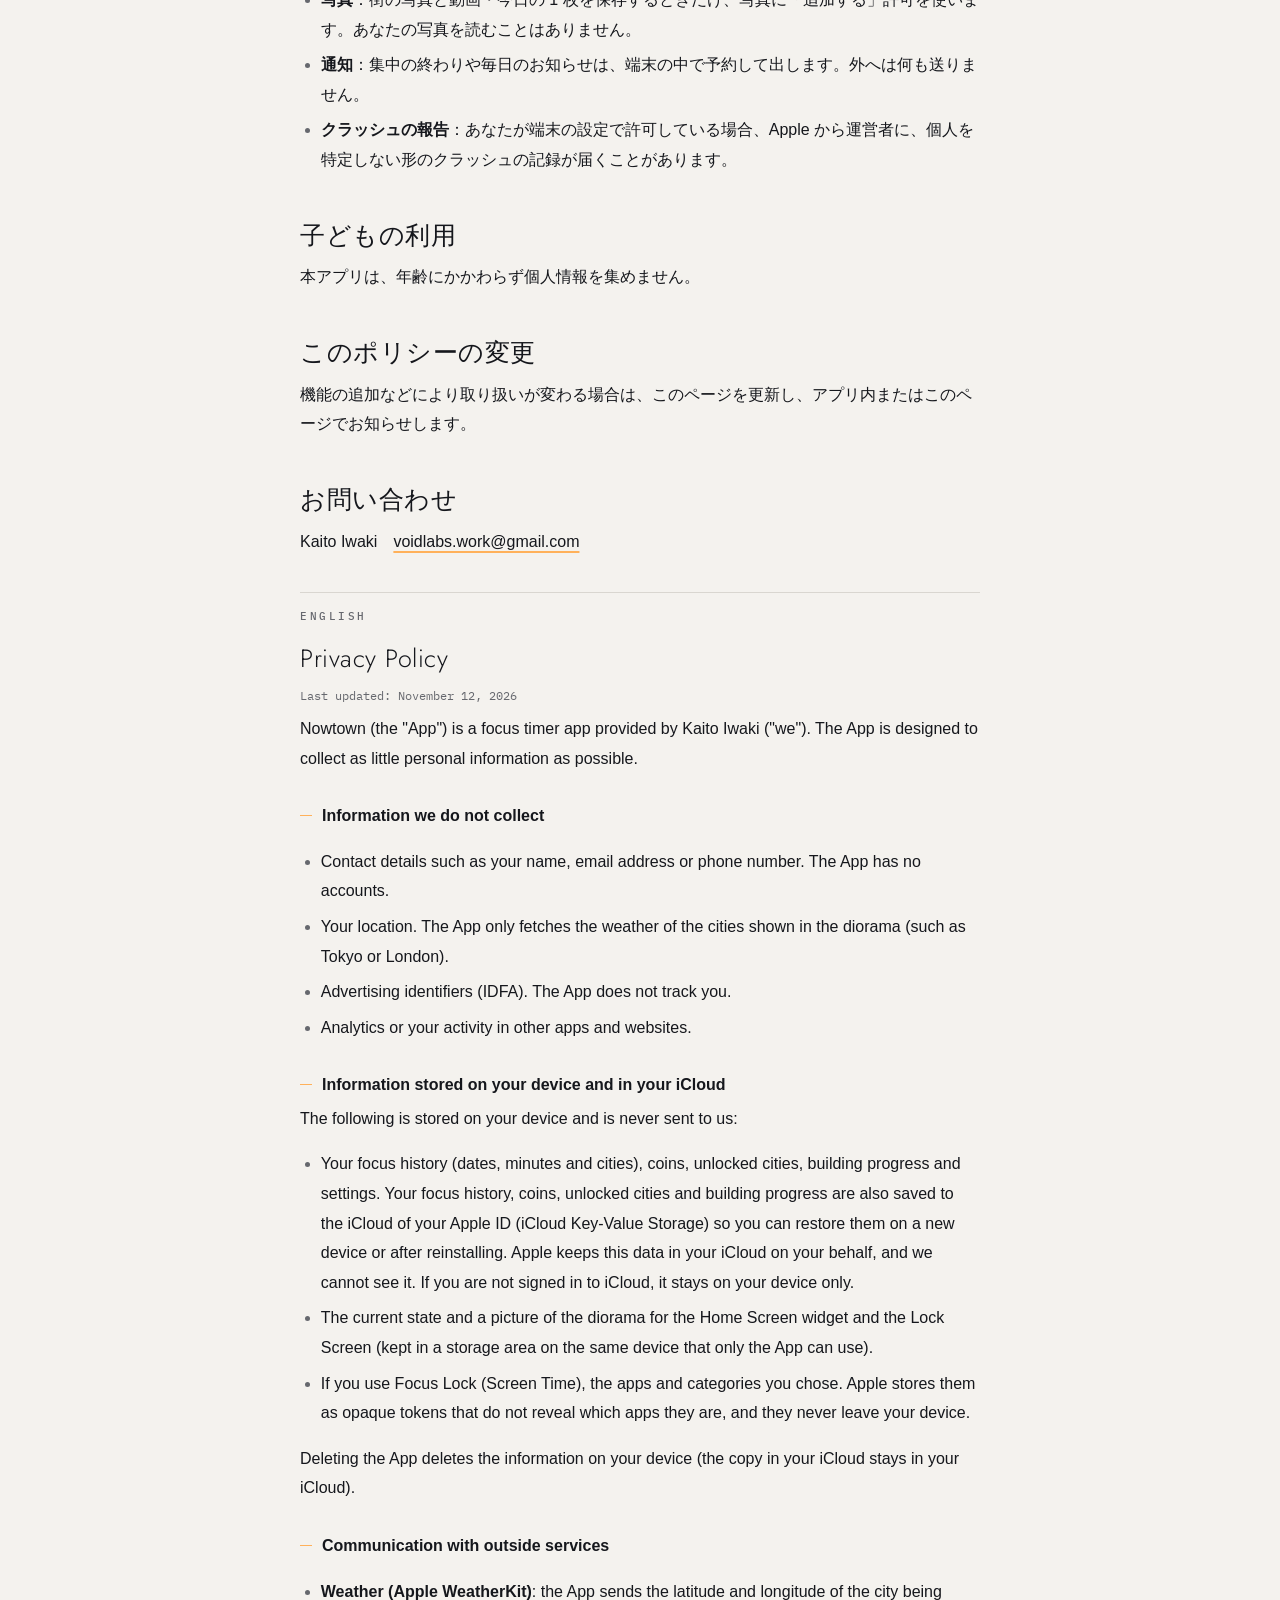
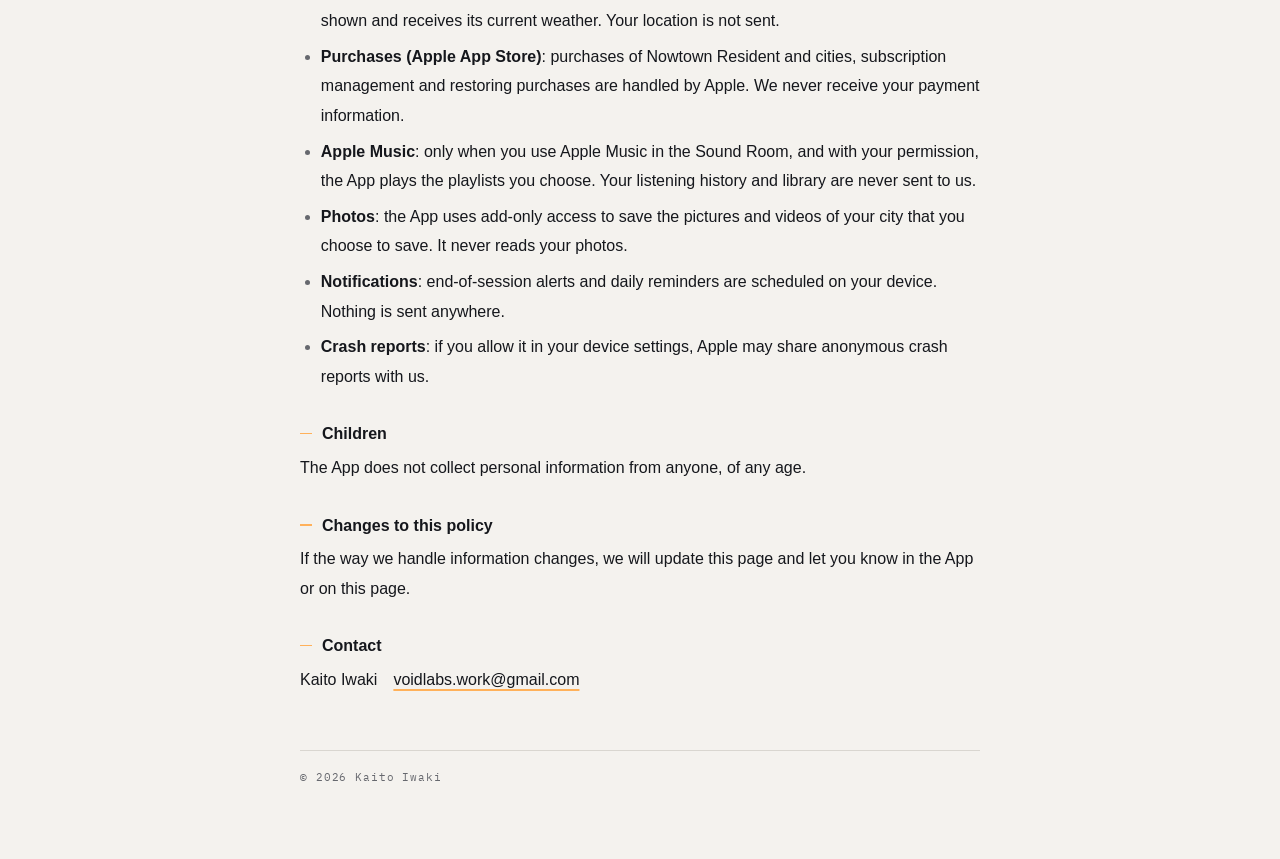
==== commit ab33bb4d: "サポート・プライバシーポリシー・利用規約を今のアプリに合わせる - Pro を Nowtown Resident に。無料のもの（ロック画面の残り時間・小のウィジェット・閉じても鳴る音）と特典を今の形" ====
--- a/privacy.html
+++ b/privacy.html
@@ -18,7 +18,7 @@
   <p class="lead">あなたの情報は、できるだけ集めません。</p>
 </div></div>
 <main>
-  <p class="updated">最終更新日：2026年10月26日　<span class="lang-switch">English is below.</span></p>
+  <p class="updated">最終更新日：2026年11月12日　<span class="lang-switch">English is below.</span></p>
 
   <section class="lang" lang="ja">
     <p>Nowtown（以下「本アプリ」）は、Kaito Iwaki（以下「運営者」）が提供する集中タイマーのアプリです。本アプリは、あなたの個人情報をできるだけ集めないように作られています。</p>
@@ -31,19 +31,22 @@
       <li>利用状況の分析や、ほかのアプリ・ウェブサイトでの行動。</li>
     </ul>
 
-    <h2>端末の中だけに保存する情報</h2>
-    <p>次の情報は、あなたの端末の中だけに保存され、運営者には送られません。</p>
+    <h2>端末と、あなたの iCloud に保存する情報</h2>
+    <p>次の情報は、あなたの端末に保存され、運営者には送られません。</p>
     <ul>
-      <li>集中の記録（日付・時間・都市）、コイン、開けた都市、街の工事の進み具合、設定。</li>
+      <li>集中の記録（日付・時間・都市）、コイン、開けた都市、街の工事の進み具合、設定。このうち集中の記録・コイン・開けた都市・工事の進み具合は、機種を変えたときやアプリを入れ直したときに戻せるよう、あなたの Apple ID の iCloud（iCloud Key-Value Storage）にも保存します。iCloud にある分は Apple があなたのために預かるもので、運営者は見ることができません。iCloud にサインインしていないときは、端末の中だけに保存します。</li>
       <li>ホーム画面のウィジェットとロック画面の表示のための、今の状態と箱庭の画像（同じ端末の中の、本アプリ専用の場所に保存します）。</li>
       <li>集中ロック（スクリーンタイム）を使う場合に、あなたが選んだアプリやカテゴリ。Apple の仕組みにより、どのアプリかが分からない形（トークン）で保存され、端末の外には出ません。</li>
     </ul>
-    <p>本アプリを削除すると、これらの情報も削除されます。</p>
+    <p>本アプリを削除すると、端末の中の情報は削除されます（iCloud の分は、あなたの iCloud に残ります）。</p>
 
     <h2>外部のサービスとの通信</h2>
     <ul>
       <li><b>天気（Apple WeatherKit）</b>：表示している都市の緯度・経度を送り、その都市の今の天気を受け取ります。あなたの位置は送りません。</li>
-      <li><b>購入（Apple の App Store）</b>：Pro や都市の購入、サブスクリプションの管理、購入の復元は Apple が行います。支払いの情報は運営者には届きません。</li>
+      <li><b>購入（Apple の App Store）</b>：Nowtown Resident や都市の購入、サブスクリプションの管理、購入の復元は Apple が行います。支払いの情報は運営者には届きません。</li>
+      <li><b>Apple Music</b>：音の部屋で Apple Music を使うときだけ、あなたの許可を得て、選んだプレイリストを Apple Music で流します。再生の記録やあなたのライブラリは、運営者には送られません。</li>
+      <li><b>写真</b>：街の写真と動画・今日の 1 枚を保存するときだけ、写真に「追加する」許可を使います。あなたの写真を読むことはありません。</li>
+      <li><b>通知</b>：集中の終わりや毎日のお知らせは、端末の中で予約して出します。外へは何も送りません。</li>
       <li><b>クラッシュの報告</b>：あなたが端末の設定で許可している場合、Apple から運営者に、個人を特定しない形のクラッシュの記録が届くことがあります。</li>
     </ul>
 
@@ -51,7 +54,7 @@
     <p>本アプリは、年齢にかかわらず個人情報を集めません。</p>
 
     <h2>このポリシーの変更</h2>
-    <p>機能の追加（たとえば、自分で選んで見る広告）などにより取り扱いが変わる場合は、このページを更新し、アプリ内またはこのページでお知らせします。</p>
+    <p>機能の追加などにより取り扱いが変わる場合は、このページを更新し、アプリ内またはこのページでお知らせします。</p>
 
     <h2>お問い合わせ</h2>
     <p>Kaito Iwaki　<a href="mailto:voidlabs.work@gmail.com">voidlabs.work@gmail.com</a></p>
@@ -59,7 +62,7 @@
 
   <section class="lang" lang="en">
     <h2>Privacy Policy</h2>
-    <p class="updated">Last updated: October 26, 2026</p>
+    <p class="updated">Last updated: November 12, 2026</p>
     <p>Nowtown (the "App") is a focus timer app provided by Kaito Iwaki ("we"). The App is designed to collect as little personal information as possible.</p>
 
     <h3>Information we do not collect</h3>
@@ -70,19 +73,22 @@
       <li>Analytics or your activity in other apps and websites.</li>
     </ul>
 
-    <h3>Information stored only on your device</h3>
-    <p>The following stays on your device and is never sent to us:</p>
+    <h3>Information stored on your device and in your iCloud</h3>
+    <p>The following is stored on your device and is never sent to us:</p>
     <ul>
-      <li>Your focus history (dates, minutes and cities), coins, unlocked cities, building progress and settings.</li>
+      <li>Your focus history (dates, minutes and cities), coins, unlocked cities, building progress and settings. Your focus history, coins, unlocked cities and building progress are also saved to the iCloud of your Apple ID (iCloud Key-Value Storage) so you can restore them on a new device or after reinstalling. Apple keeps this data in your iCloud on your behalf, and we cannot see it. If you are not signed in to iCloud, it stays on your device only.</li>
       <li>The current state and a picture of the diorama for the Home Screen widget and the Lock Screen (kept in a storage area on the same device that only the App can use).</li>
       <li>If you use Focus Lock (Screen Time), the apps and categories you chose. Apple stores them as opaque tokens that do not reveal which apps they are, and they never leave your device.</li>
     </ul>
-    <p>Deleting the App deletes this information.</p>
+    <p>Deleting the App deletes the information on your device (the copy in your iCloud stays in your iCloud).</p>
 
     <h3>Communication with outside services</h3>
     <ul>
       <li><b>Weather (Apple WeatherKit)</b>: the App sends the latitude and longitude of the city being shown and receives its current weather. Your location is not sent.</li>
-      <li><b>Purchases (Apple App Store)</b>: purchases of Pro and cities, subscription management and restoring purchases are handled by Apple. We never receive your payment information.</li>
+      <li><b>Purchases (Apple App Store)</b>: purchases of Nowtown Resident and cities, subscription management and restoring purchases are handled by Apple. We never receive your payment information.</li>
+      <li><b>Apple Music</b>: only when you use Apple Music in the Sound Room, and with your permission, the App plays the playlists you choose. Your listening history and library are never sent to us.</li>
+      <li><b>Photos</b>: the App uses add-only access to save the pictures and videos of your city that you choose to save. It never reads your photos.</li>
+      <li><b>Notifications</b>: end-of-session alerts and daily reminders are scheduled on your device. Nothing is sent anywhere.</li>
       <li><b>Crash reports</b>: if you allow it in your device settings, Apple may share anonymous crash reports with us.</li>
     </ul>
 
@@ -90,7 +96,7 @@
     <p>The App does not collect personal information from anyone, of any age.</p>
 
     <h3>Changes to this policy</h3>
-    <p>If the way we handle information changes (for example, if optional rewarded ads are added), we will update this page and let you know in the App or on this page.</p>
+    <p>If the way we handle information changes, we will update this page and let you know in the App or on this page.</p>
 
     <h3>Contact</h3>
     <p>Kaito Iwaki　<a href="mailto:voidlabs.work@gmail.com">voidlabs.work@gmail.com</a></p>
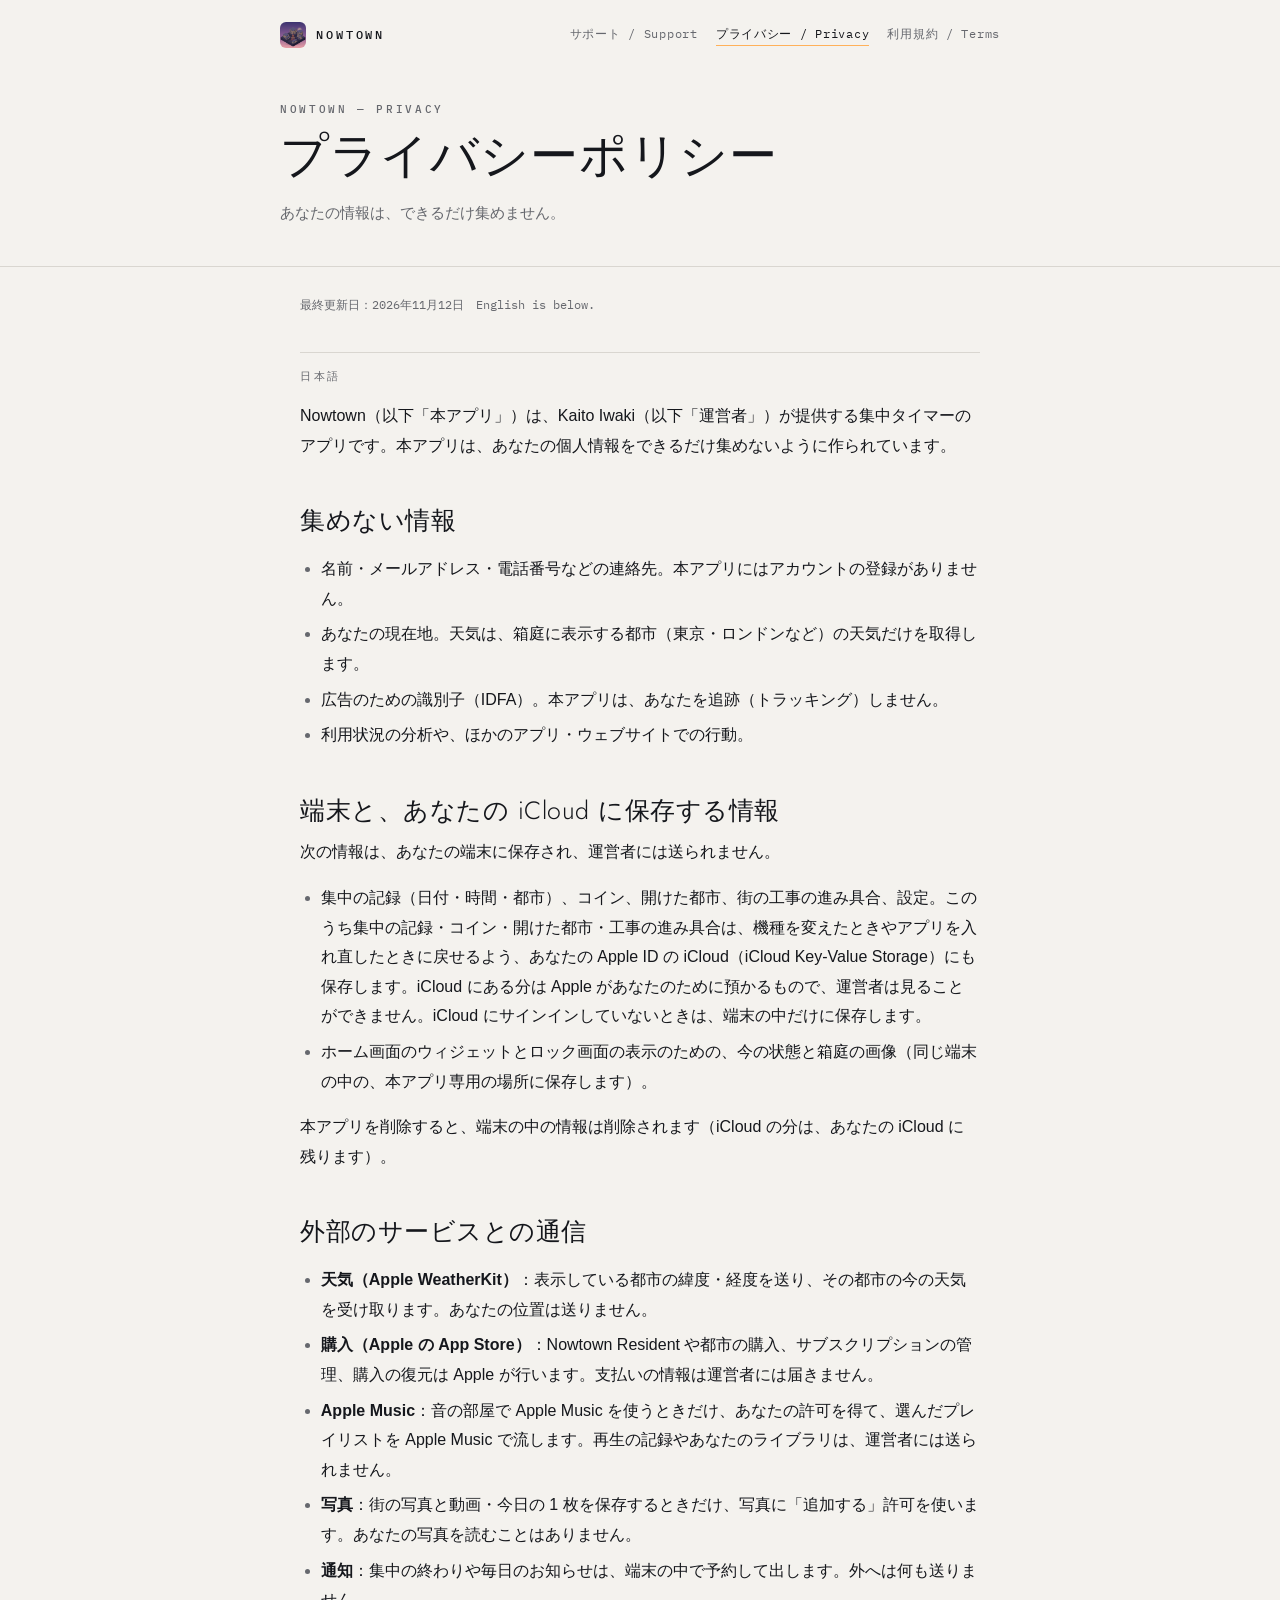
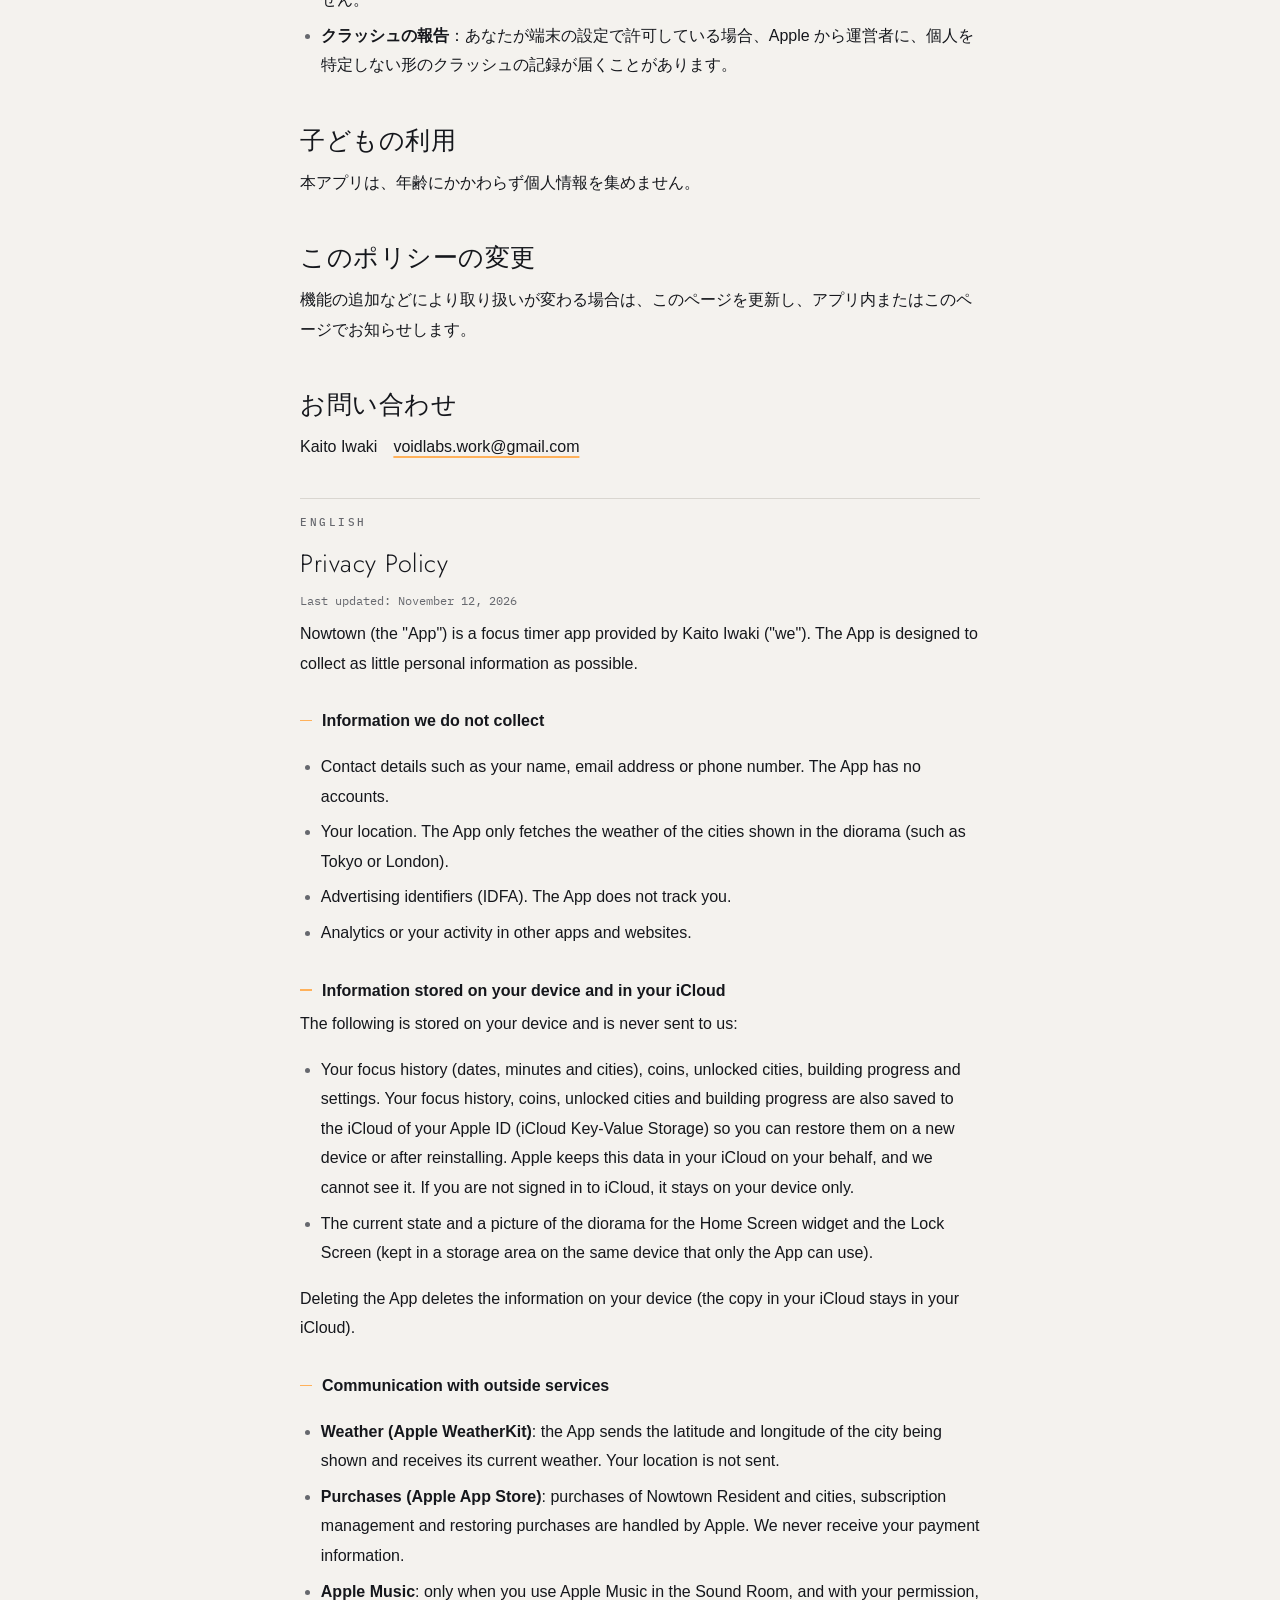
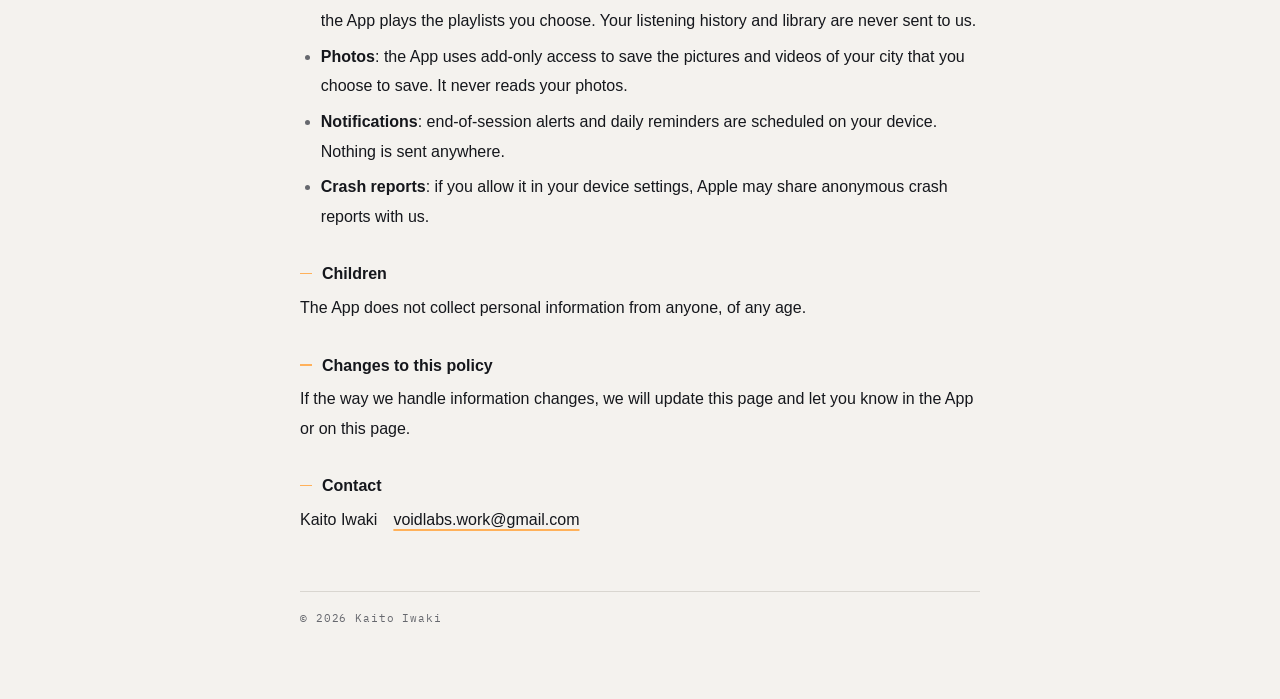
==== commit 52a5e573: "プライバシーポリシー：1.0 では使わない集中ロック（スクリーンタイム）の行を外す Co-Authored-By: Claude Opus 5.5 <noreply@anthropic.com> Cl" ====
--- a/privacy.html
+++ b/privacy.html
@@ -36,7 +36,6 @@
     <ul>
       <li>集中の記録（日付・時間・都市）、コイン、開けた都市、街の工事の進み具合、設定。このうち集中の記録・コイン・開けた都市・工事の進み具合は、機種を変えたときやアプリを入れ直したときに戻せるよう、あなたの Apple ID の iCloud（iCloud Key-Value Storage）にも保存します。iCloud にある分は Apple があなたのために預かるもので、運営者は見ることができません。iCloud にサインインしていないときは、端末の中だけに保存します。</li>
       <li>ホーム画面のウィジェットとロック画面の表示のための、今の状態と箱庭の画像（同じ端末の中の、本アプリ専用の場所に保存します）。</li>
-      <li>集中ロック（スクリーンタイム）を使う場合に、あなたが選んだアプリやカテゴリ。Apple の仕組みにより、どのアプリかが分からない形（トークン）で保存され、端末の外には出ません。</li>
     </ul>
     <p>本アプリを削除すると、端末の中の情報は削除されます（iCloud の分は、あなたの iCloud に残ります）。</p>
 
@@ -78,7 +77,6 @@
     <ul>
       <li>Your focus history (dates, minutes and cities), coins, unlocked cities, building progress and settings. Your focus history, coins, unlocked cities and building progress are also saved to the iCloud of your Apple ID (iCloud Key-Value Storage) so you can restore them on a new device or after reinstalling. Apple keeps this data in your iCloud on your behalf, and we cannot see it. If you are not signed in to iCloud, it stays on your device only.</li>
       <li>The current state and a picture of the diorama for the Home Screen widget and the Lock Screen (kept in a storage area on the same device that only the App can use).</li>
-      <li>If you use Focus Lock (Screen Time), the apps and categories you chose. Apple stores them as opaque tokens that do not reveal which apps they are, and they never leave your device.</li>
     </ul>
     <p>Deleting the App deletes the information on your device (the copy in your iCloud stays in your iCloud).</p>
 
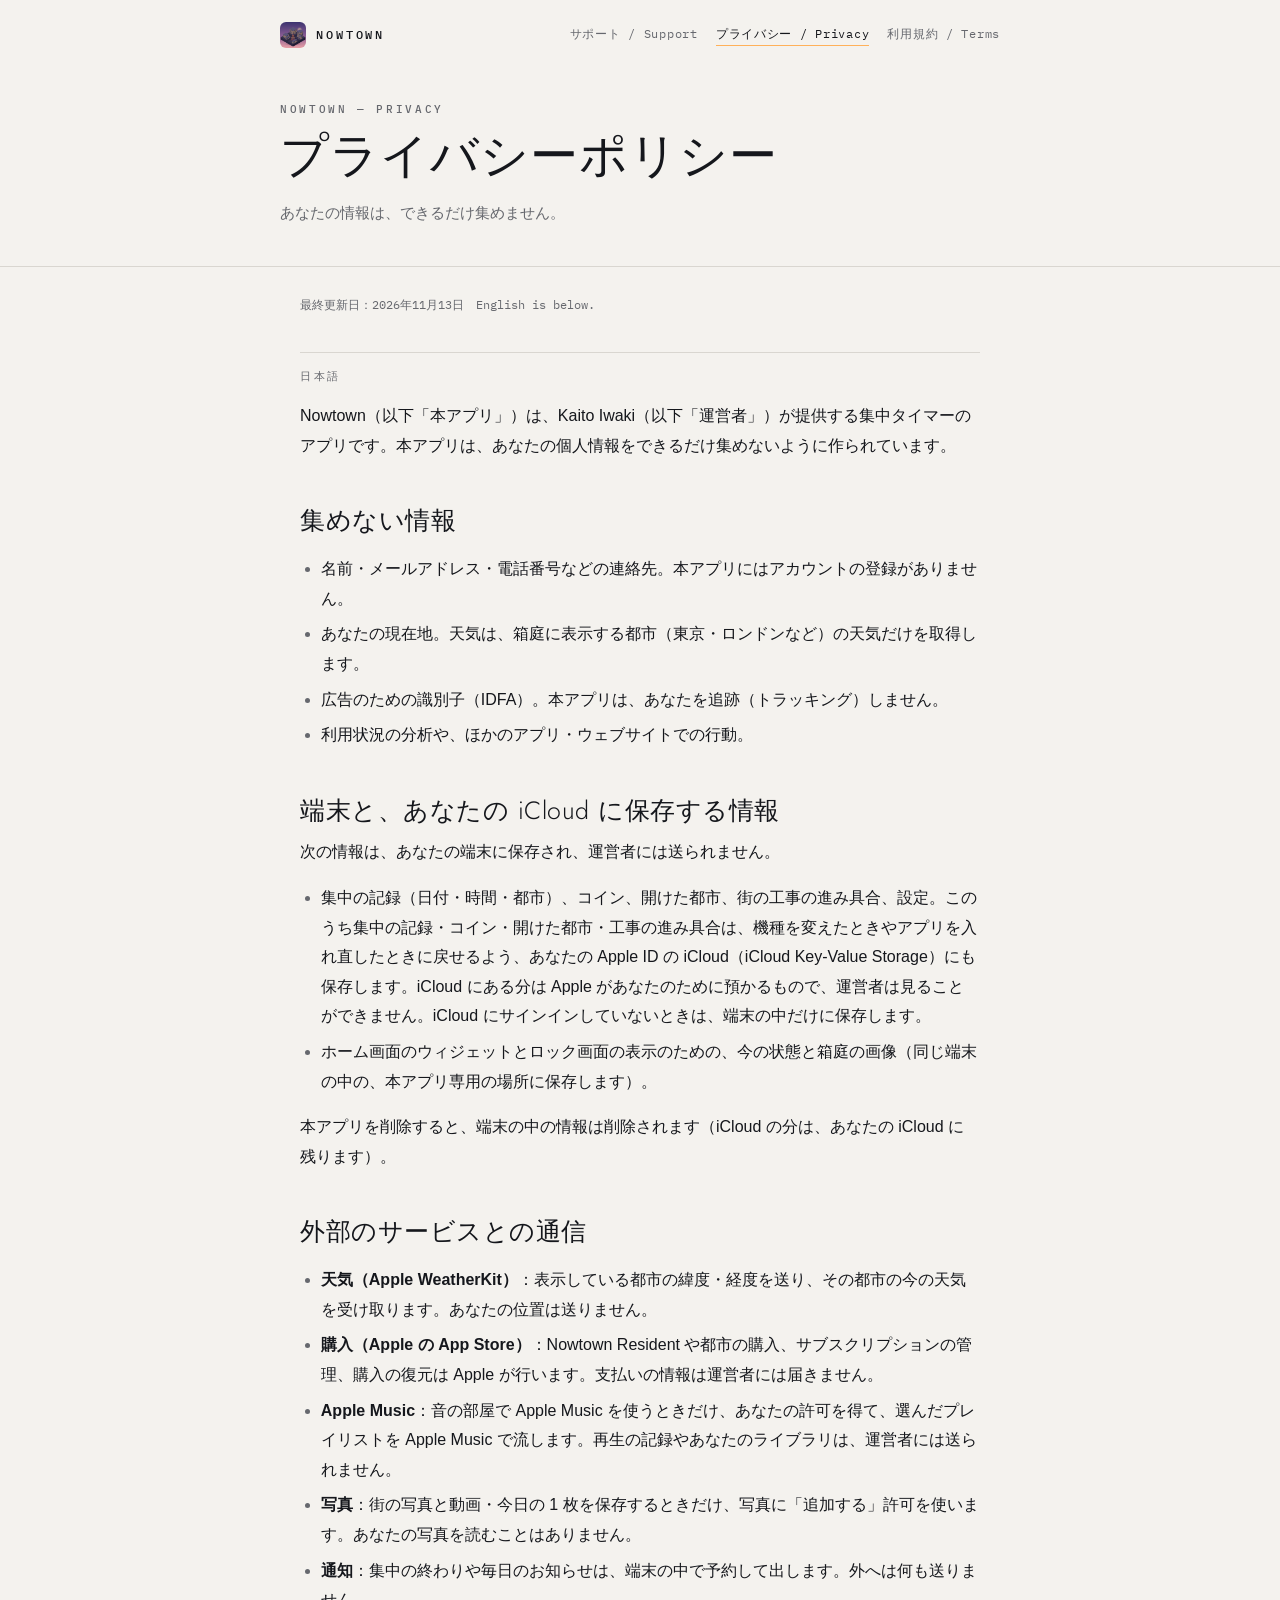
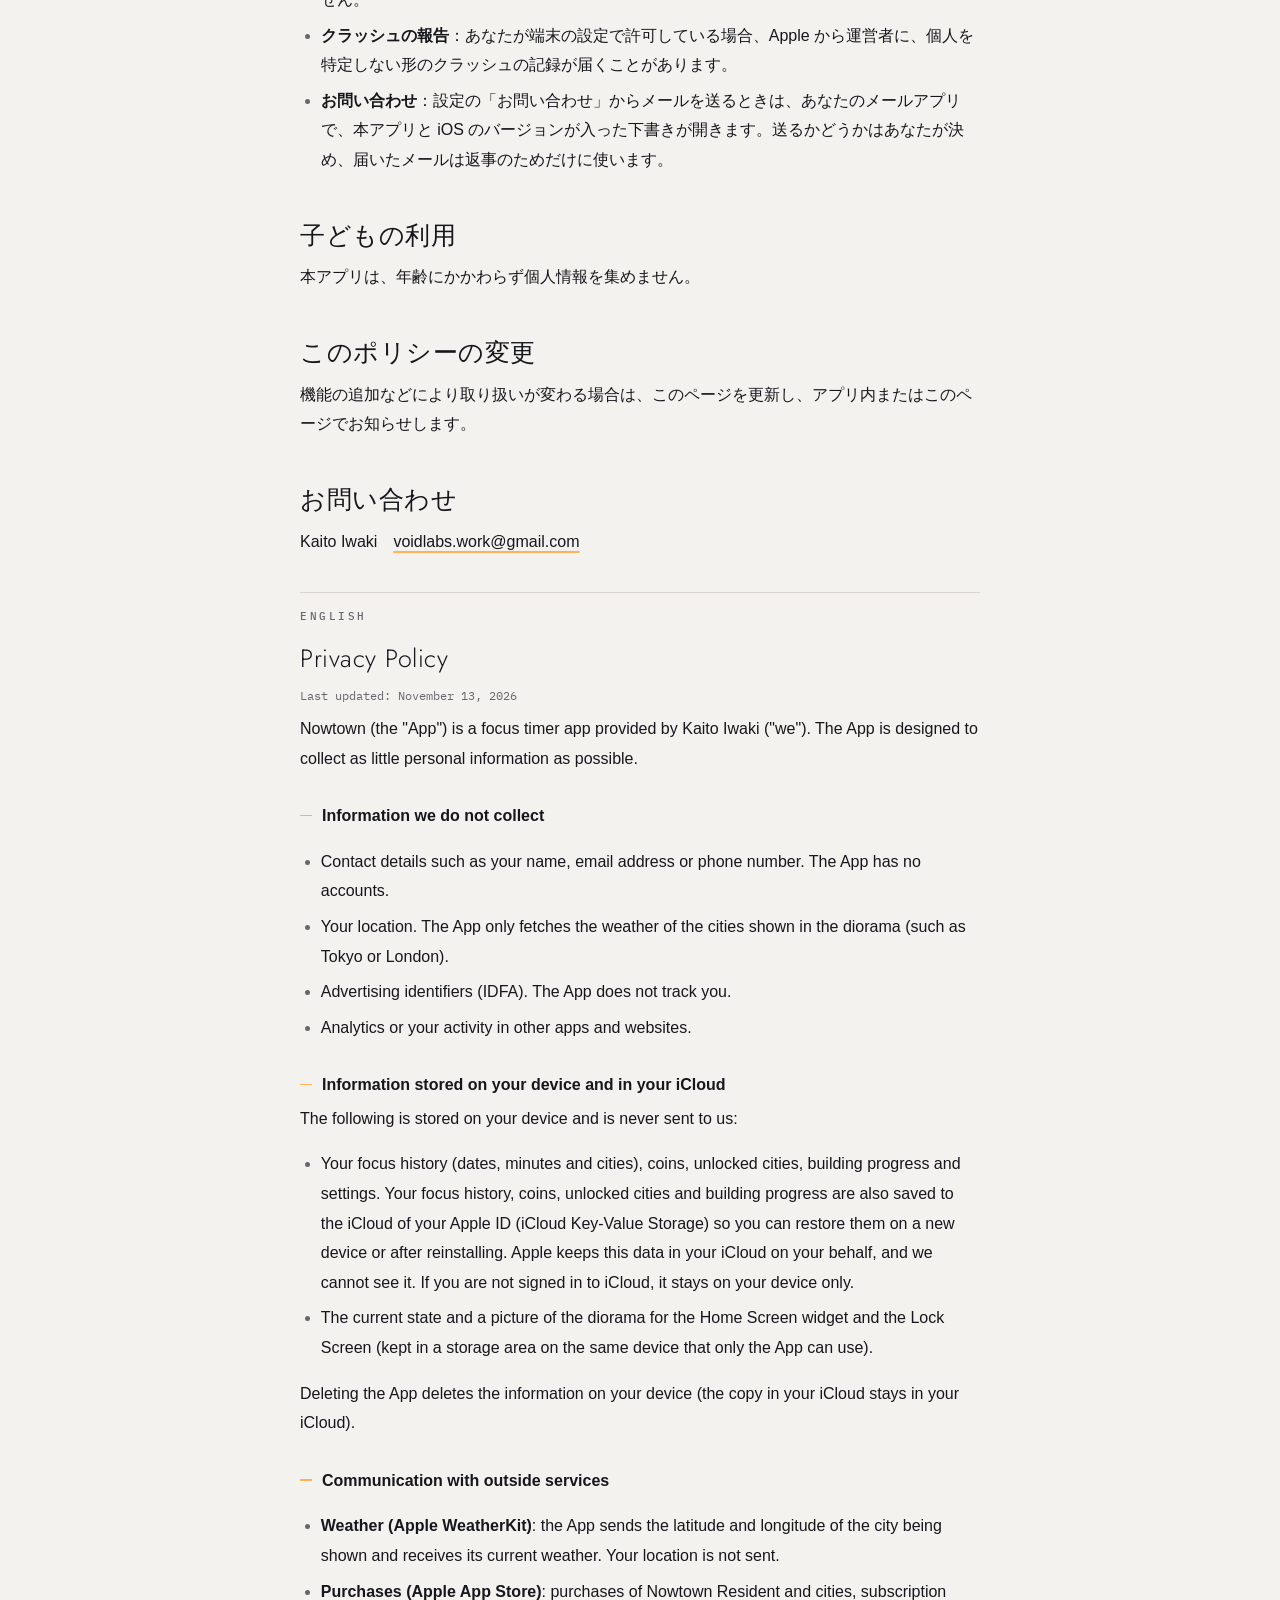
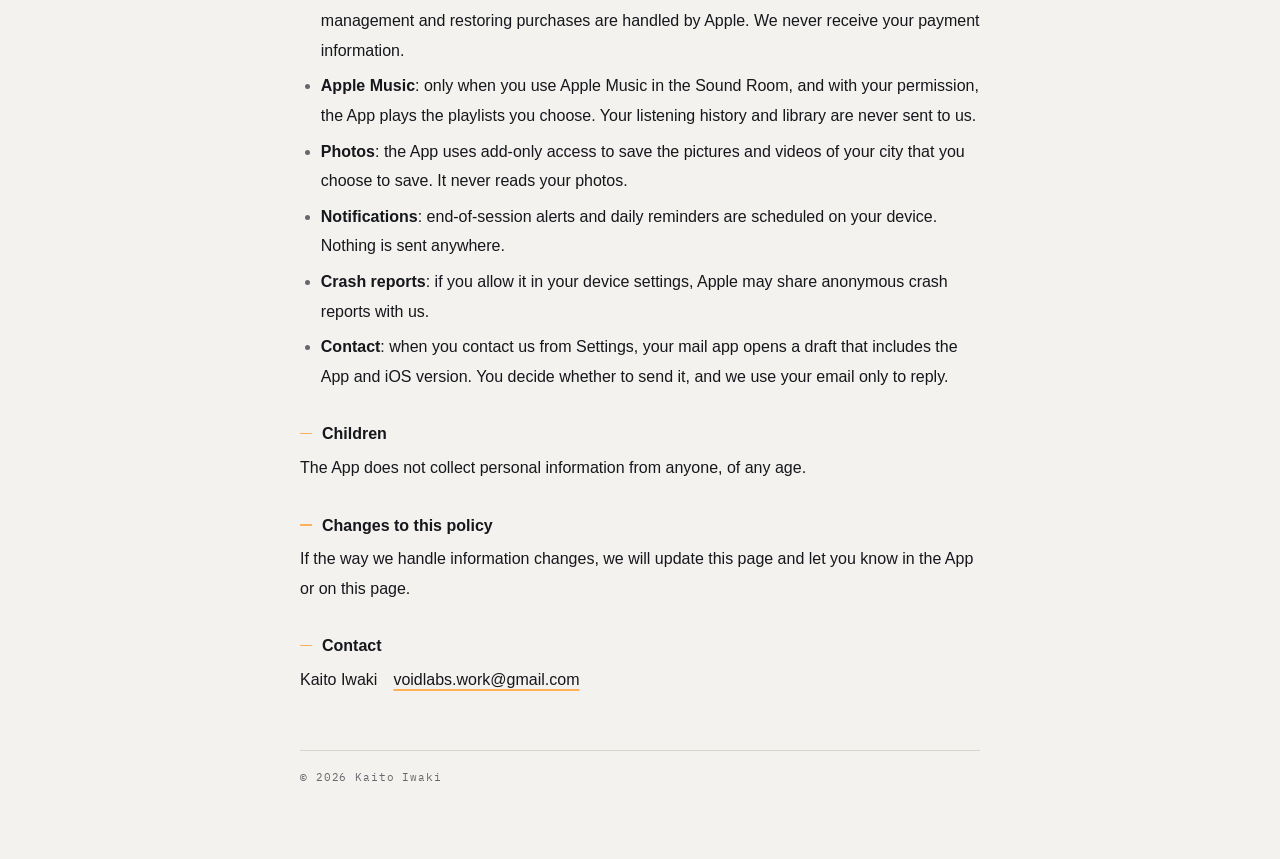
==== commit 0d7933c1: "プライバシーポリシーに、お問い合わせのメールのことを足す Co-Authored-By: Claude Opus 5.5 <noreply@anthropic.com> Claude-Session:" ====
--- a/privacy.html
+++ b/privacy.html
@@ -18,7 +18,7 @@
   <p class="lead">あなたの情報は、できるだけ集めません。</p>
 </div></div>
 <main>
-  <p class="updated">最終更新日：2026年11月12日　<span class="lang-switch">English is below.</span></p>
+  <p class="updated">最終更新日：2026年11月13日　<span class="lang-switch">English is below.</span></p>
 
   <section class="lang" lang="ja">
     <p>Nowtown（以下「本アプリ」）は、Kaito Iwaki（以下「運営者」）が提供する集中タイマーのアプリです。本アプリは、あなたの個人情報をできるだけ集めないように作られています。</p>
@@ -47,6 +47,7 @@
       <li><b>写真</b>：街の写真と動画・今日の 1 枚を保存するときだけ、写真に「追加する」許可を使います。あなたの写真を読むことはありません。</li>
       <li><b>通知</b>：集中の終わりや毎日のお知らせは、端末の中で予約して出します。外へは何も送りません。</li>
       <li><b>クラッシュの報告</b>：あなたが端末の設定で許可している場合、Apple から運営者に、個人を特定しない形のクラッシュの記録が届くことがあります。</li>
+      <li><b>お問い合わせ</b>：設定の「お問い合わせ」からメールを送るときは、あなたのメールアプリで、本アプリと iOS のバージョンが入った下書きが開きます。送るかどうかはあなたが決め、届いたメールは返事のためだけに使います。</li>
     </ul>
 
     <h2>子どもの利用</h2>
@@ -61,7 +62,7 @@
 
   <section class="lang" lang="en">
     <h2>Privacy Policy</h2>
-    <p class="updated">Last updated: November 12, 2026</p>
+    <p class="updated">Last updated: November 13, 2026</p>
     <p>Nowtown (the "App") is a focus timer app provided by Kaito Iwaki ("we"). The App is designed to collect as little personal information as possible.</p>
 
     <h3>Information we do not collect</h3>
@@ -88,6 +89,7 @@
       <li><b>Photos</b>: the App uses add-only access to save the pictures and videos of your city that you choose to save. It never reads your photos.</li>
       <li><b>Notifications</b>: end-of-session alerts and daily reminders are scheduled on your device. Nothing is sent anywhere.</li>
       <li><b>Crash reports</b>: if you allow it in your device settings, Apple may share anonymous crash reports with us.</li>
+      <li><b>Contact</b>: when you contact us from Settings, your mail app opens a draft that includes the App and iOS version. You decide whether to send it, and we use your email only to reply.</li>
     </ul>
 
     <h3>Children</h3>
